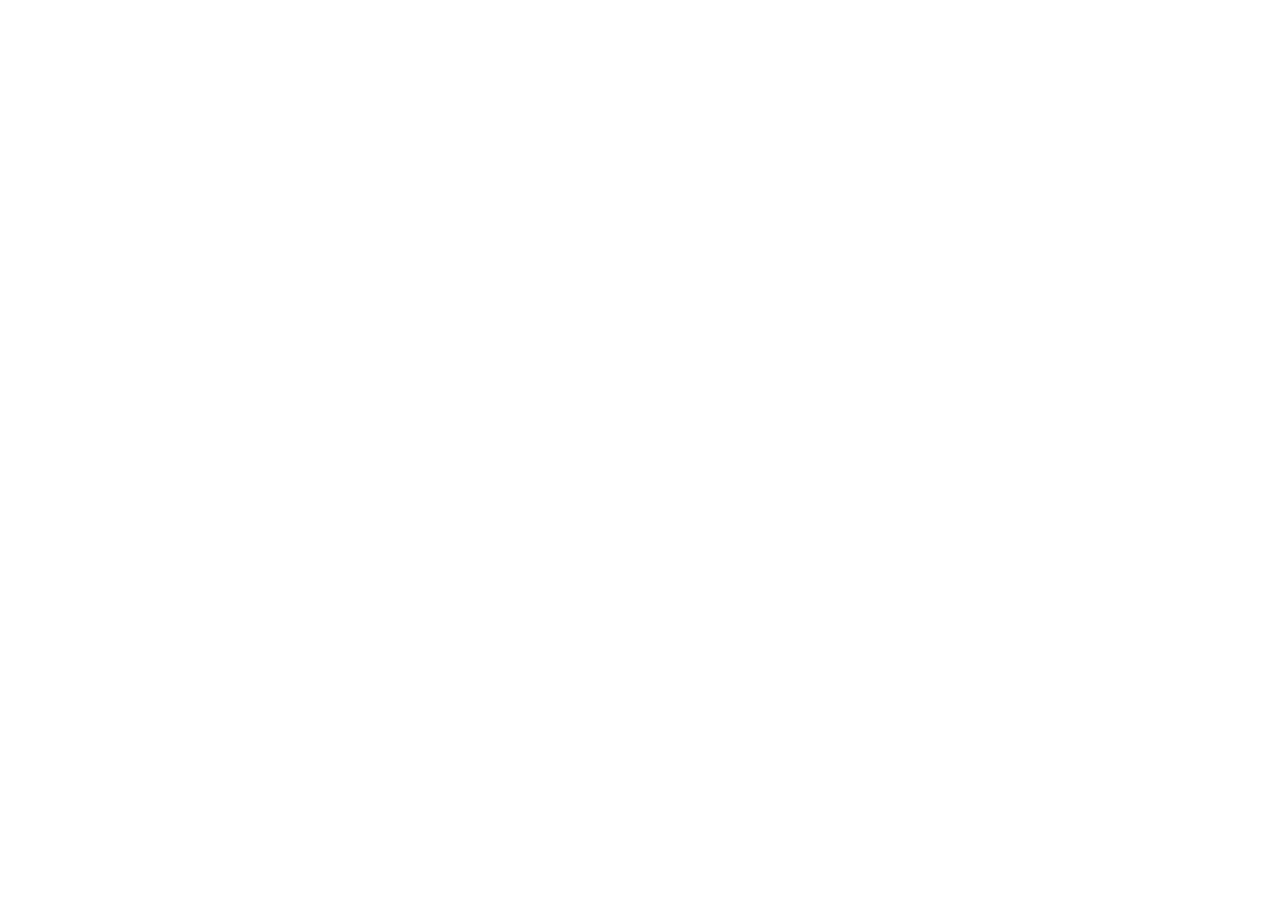
==== index.html @ 05331cb2 "deploy: omaib/omaib@9c3f06db156aea9ec673ca4b26a340b926cbb5f1" ====
<!DOCTYPE html>
  <html lang="en">
    <head>
      <meta charset="UTF-8" />
      <meta name="viewport" content="width=device-width, initial-scale=1.0" />
      <link rel="icon" type="image/svg+xml" href="/favicon.svg" />
      <link rel="apple-touch-icon" href="/favicon.svg" />
      <title>Open Multimodal AI Benchmark</title>
      <script type="module" crossorigin src="/assets/index-CuTbW2CD.js"></script>
      <link rel="stylesheet" crossorigin href="/assets/index-_ezVLraW.css">
    </head>

    <body>
      <div id="root"></div>
    </body>
  </html>
---- assets/index-_ezVLraW.css ----
.scatter-plot{width:100%;height:100%;background:#fff;border-radius:8px;box-shadow:0 2px 8px #0000001a;padding:10px}.plot-loading,.plot-empty{display:flex;align-items:center;justify-content:center;height:100%;color:#888;font-size:1.1rem;background:#fff;border-radius:8px;box-shadow:0 2px 8px #0000001a}.plot-empty{color:#999}.distribution-plots{display:grid;grid-template-columns:1fr 1fr;gap:20px;height:100%}.plot-container{background:#fff;border-radius:8px;box-shadow:0 2px 8px #0000001a;padding:10px;min-height:300px}.distribution-loading{display:flex;align-items:center;justify-content:center;height:100%;color:#888;font-size:1.1rem;background:#fff;border-radius:8px;box-shadow:0 2px 8px #0000001a}@media(max-width:768px){.distribution-plots{grid-template-columns:1fr}}.data-table-container{background:#fff;border-radius:8px;box-shadow:0 2px 8px #0000001a;overflow:hidden;display:flex;flex-direction:column}.table-header{padding:15px 20px;border-bottom:2px solid #e0e0e0;display:flex;justify-content:space-between;align-items:center}.table-header h3{margin:0;font-size:1.3rem;color:#333}.table-stats{display:flex;gap:10px;align-items:center;color:#666;font-size:.9rem}.separator{color:#ccc}.table-wrapper{flex:1;overflow:auto}.data-table{width:100%;border-collapse:collapse;font-size:.9rem}.data-table thead{position:sticky;top:0;background:#f5f5f5;z-index:10}.data-table th{padding:12px 15px;text-align:left;font-weight:600;color:#555;border-bottom:2px solid #e0e0e0;cursor:pointer;user-select:none;white-space:nowrap}.data-table th:hover{background:#e8e8e8}.data-table td{padding:10px 15px;border-bottom:1px solid #f0f0f0}.data-table tbody tr:hover{background:#fafafa}.chain-id{font-weight:600;color:#2196f3}.asym-id{color:#666;font-size:.85rem}.numeric{text-align:right;font-family:Courier New,monospace}.cluster{font-size:.85rem;color:#666;text-transform:capitalize}.pagination{padding:15px 20px;border-top:1px solid #e0e0e0;display:flex;justify-content:center;align-items:center;gap:15px}.pagination button{padding:8px 16px;background:#2196f3;color:#fff;border:none;border-radius:4px;cursor:pointer;font-size:.9rem;transition:background .3s}.pagination button:hover:not(:disabled){background:#1976d2}.pagination button:disabled{background:#ccc;cursor:not-allowed}.page-info{color:#666;font-size:.9rem}.table-loading,.table-empty{display:flex;align-items:center;justify-content:center;height:100%;color:#888;font-size:1.1rem;background:#fff;border-radius:8px;box-shadow:0 2px 8px #0000001a}.table-empty{color:#999}.table-hint{font-size:.8em;font-weight:400;color:#888}.placeholder{color:#999;font-style:italic}.experimental-method{max-width:200px;overflow:hidden;text-overflow:ellipsis;white-space:nowrap}.stats-panel{display:grid;grid-template-columns:repeat(auto-fit,minmax(150px,1fr));gap:15px;padding:0}.stat-card{background:#fff;padding:20px;border-radius:8px;box-shadow:0 2px 8px #0000001a;text-align:center;transition:transform .2s,box-shadow .2s}.stat-card:hover{transform:translateY(-2px);box-shadow:0 4px 12px #00000026}.stat-value{font-size:2rem;font-weight:700;color:#2196f3;margin-bottom:5px}.stat-label{font-size:.9rem;color:#666;text-transform:uppercase;letter-spacing:.5px}.stats-loading{display:flex;align-items:center;justify-content:center;height:100px;color:#888;font-size:1.1rem;background:#fff;border-radius:8px;box-shadow:0 2px 8px #0000001a}@media(max-width:768px){.stats-panel{grid-template-columns:repeat(2,1fr)}}.error-boundary-fallback{background:#fff;border:2px solid #fecaca;border-radius:12px;padding:32px;text-align:center;box-shadow:0 2px 8px #00000014}.error-boundary-icon{font-size:48px;margin-bottom:16px}.error-boundary-fallback h3{margin:0 0 8px;font-size:18px;font-weight:600;color:#991b1b}.error-boundary-fallback p{margin:0 0 24px;font-size:14px;color:#6b7280}.error-boundary-actions{display:flex;gap:12px;justify-content:center;margin-bottom:16px}.error-boundary-btn{padding:10px 20px;border-radius:8px;font-size:14px;font-weight:500;cursor:pointer;transition:all .2s ease;border:none}.error-boundary-btn.primary{background:#667eea;color:#fff}.error-boundary-btn.primary:hover{background:#5568d3}.error-boundary-btn.secondary{background:#e5e7eb;color:#374151}.error-boundary-btn.secondary:hover{background:#d1d5db}.error-boundary-details{margin-top:16px;text-align:left;background:#f9fafb;border:1px solid #e5e7eb;border-radius:8px;padding:12px}.error-boundary-details summary{cursor:pointer;font-weight:600;font-size:13px;color:#6b7280;margin-bottom:8px}.error-boundary-stack{margin:8px 0 0;padding:12px;background:#1f2937;color:#f9fafb;border-radius:6px;font-size:12px;font-family:Courier New,monospace;overflow-x:auto;white-space:pre-wrap;word-break:break-word}/*! tailwindcss v4.1.3 | MIT License | https://tailwindcss.com */@layer properties{@supports (((-webkit-hyphens: none)) and (not (margin-trim: inline))) or ((-moz-orient: inline) and (not (color: rgb(from red r g b)))){*,:before,:after,::backdrop{--tw-translate-x: 0;--tw-translate-y: 0;--tw-translate-z: 0;--tw-space-y-reverse: 0;--tw-divide-y-reverse: 0;--tw-border-style: solid;--tw-gradient-position: initial;--tw-gradient-from: #0000;--tw-gradient-via: #0000;--tw-gradient-to: #0000;--tw-gradient-stops: initial;--tw-gradient-via-stops: initial;--tw-gradient-from-position: 0%;--tw-gradient-via-position: 50%;--tw-gradient-to-position: 100%;--tw-leading: initial;--tw-font-weight: initial;--tw-tracking: initial;--tw-shadow: 0 0 #0000;--tw-shadow-color: initial;--tw-shadow-alpha: 100%;--tw-inset-shadow: 0 0 #0000;--tw-inset-shadow-color: initial;--tw-inset-shadow-alpha: 100%;--tw-ring-color: initial;--tw-ring-shadow: 0 0 #0000;--tw-inset-ring-color: initial;--tw-inset-ring-shadow: 0 0 #0000;--tw-ring-inset: initial;--tw-ring-offset-width: 0px;--tw-ring-offset-color: #fff;--tw-ring-offset-shadow: 0 0 #0000;--tw-outline-style: solid;--tw-blur: initial;--tw-brightness: initial;--tw-contrast: initial;--tw-grayscale: initial;--tw-hue-rotate: initial;--tw-invert: initial;--tw-opacity: initial;--tw-saturate: initial;--tw-sepia: initial;--tw-drop-shadow: initial;--tw-drop-shadow-color: initial;--tw-drop-shadow-alpha: 100%;--tw-drop-shadow-size: initial;--tw-backdrop-blur: initial;--tw-backdrop-brightness: initial;--tw-backdrop-contrast: initial;--tw-backdrop-grayscale: initial;--tw-backdrop-hue-rotate: initial;--tw-backdrop-invert: initial;--tw-backdrop-opacity: initial;--tw-backdrop-saturate: initial;--tw-backdrop-sepia: initial}}}@layer theme{:root,:host{--font-sans: ui-sans-serif, system-ui, sans-serif, "Apple Color Emoji", "Segoe UI Emoji", "Segoe UI Symbol", "Noto Color Emoji";--font-mono: ui-monospace, SFMono-Regular, Menlo, Monaco, Consolas, "Liberation Mono", "Courier New", monospace;--color-red-100: oklch(.936 .032 17.717);--color-red-600: oklch(.577 .245 27.325);--color-red-700: oklch(.505 .213 27.518);--color-orange-50: oklch(.98 .016 73.684);--color-orange-100: oklch(.954 .038 75.164);--color-orange-200: oklch(.901 .076 70.697);--color-orange-600: oklch(.646 .222 41.116);--color-orange-700: oklch(.553 .195 38.402);--color-orange-800: oklch(.47 .157 37.304);--color-orange-900: oklch(.408 .123 38.172);--color-amber-100: oklch(.962 .059 95.617);--color-amber-400: oklch(.828 .189 84.429);--color-amber-500: oklch(.769 .188 70.08);--color-amber-600: oklch(.666 .179 58.318);--color-yellow-100: oklch(.973 .071 103.193);--color-yellow-500: oklch(.795 .184 86.047);--color-yellow-700: oklch(.554 .135 66.442);--color-green-50: oklch(.982 .018 155.826);--color-green-100: oklch(.962 .044 156.743);--color-green-200: oklch(.925 .084 155.995);--color-green-400: oklch(.792 .209 151.711);--color-green-500: oklch(.723 .219 149.579);--color-green-600: oklch(.627 .194 149.214);--color-green-700: oklch(.527 .154 150.069);--color-green-800: oklch(.448 .119 151.328);--color-green-900: oklch(.393 .095 152.535);--color-emerald-100: oklch(.95 .052 163.051);--color-emerald-700: oklch(.508 .118 165.612);--color-blue-50: oklch(.97 .014 254.604);--color-blue-100: oklch(.932 .032 255.585);--color-blue-200: oklch(.882 .059 254.128);--color-blue-300: oklch(.809 .105 251.813);--color-blue-500: oklch(.623 .214 259.815);--color-blue-600: oklch(.546 .245 262.881);--color-blue-700: oklch(.488 .243 264.376);--color-blue-800: oklch(.424 .199 265.638);--color-blue-900: oklch(.379 .146 265.522);--color-purple-50: oklch(.977 .014 308.299);--color-purple-100: oklch(.946 .033 307.174);--color-purple-200: oklch(.902 .063 306.703);--color-purple-600: oklch(.558 .288 302.321);--color-purple-700: oklch(.496 .265 301.924);--color-slate-50: oklch(.984 .003 247.858);--color-slate-100: oklch(.968 .007 247.896);--color-slate-200: oklch(.929 .013 255.508);--color-slate-300: oklch(.869 .022 252.894);--color-slate-400: oklch(.704 .04 256.788);--color-slate-500: oklch(.554 .046 257.417);--color-slate-600: oklch(.446 .043 257.281);--color-slate-700: oklch(.372 .044 257.287);--color-slate-800: oklch(.279 .041 260.031);--color-slate-900: oklch(.208 .042 265.755);--color-gray-100: oklch(.967 .003 264.542);--color-gray-200: oklch(.928 .006 264.531);--color-gray-300: oklch(.872 .01 258.338);--color-gray-400: oklch(.707 .022 261.325);--color-white: #fff;--spacing: .25rem;--container-2xl: 42rem;--container-3xl: 48rem;--container-4xl: 56rem;--container-5xl: 64rem;--container-6xl: 72rem;--container-7xl: 80rem;--text-xs: .75rem;--text-xs--line-height: calc(1 / .75);--text-sm: .875rem;--text-sm--line-height: calc(1.25 / .875);--text-base: 1rem;--text-base--line-height: 1.5 ;--text-lg: 1.125rem;--text-lg--line-height: calc(1.75 / 1.125);--text-xl: 1.25rem;--text-xl--line-height: calc(1.75 / 1.25);--text-2xl: 1.5rem;--text-2xl--line-height: calc(2 / 1.5);--text-3xl: 1.875rem;--text-3xl--line-height: 1.2 ;--text-4xl: 2.25rem;--text-4xl--line-height: calc(2.5 / 2.25);--text-5xl: 3rem;--text-5xl--line-height: 1;--text-7xl: 4.5rem;--text-7xl--line-height: 1;--font-weight-normal: 400;--font-weight-medium: 500;--font-weight-semibold: 600;--font-weight-bold: 700;--tracking-tight: -.025em;--tracking-wide: .025em;--tracking-wider: .05em;--leading-tight: 1.25;--leading-relaxed: 1.625;--default-transition-duration: .15s;--default-transition-timing-function: cubic-bezier(.4, 0, .2, 1);--default-font-family: var(--font-sans);--default-font-feature-settings: var(--font-sans--font-feature-settings);--default-font-variation-settings: var(--font-sans--font-variation-settings);--default-mono-font-family: var(--font-mono);--default-mono-font-feature-settings: var(--font-mono--font-feature-settings);--default-mono-font-variation-settings: var(--font-mono--font-variation-settings)}}@layer base{*,:after,:before,::backdrop{box-sizing:border-box;border:0 solid;margin:0;padding:0}::file-selector-button{box-sizing:border-box;border:0 solid;margin:0;padding:0}html,:host{-webkit-text-size-adjust:100%;tab-size:4;line-height:1.5;font-family:var(--default-font-family, ui-sans-serif, system-ui, sans-serif, "Apple Color Emoji", "Segoe UI Emoji", "Segoe UI Symbol", "Noto Color Emoji");font-feature-settings:var(--default-font-feature-settings, normal);font-variation-settings:var(--default-font-variation-settings, normal);-webkit-tap-highlight-color:transparent}body{line-height:inherit}hr{height:0;color:inherit;border-top-width:1px}abbr:where([title]){-webkit-text-decoration:underline dotted;text-decoration:underline dotted}h1,h2,h3,h4,h5,h6{font-size:inherit;font-weight:inherit}a{color:inherit;-webkit-text-decoration:inherit;text-decoration:inherit}b,strong{font-weight:bolder}code,kbd,samp,pre{font-family:var(--default-mono-font-family, ui-monospace, SFMono-Regular, Menlo, Monaco, Consolas, "Liberation Mono", "Courier New", monospace);font-feature-settings:var(--default-mono-font-feature-settings, normal);font-variation-settings:var(--default-mono-font-variation-settings, normal);font-size:1em}small{font-size:80%}sub,sup{vertical-align:baseline;font-size:75%;line-height:0;position:relative}sub{bottom:-.25em}sup{top:-.5em}table{text-indent:0;border-color:inherit;border-collapse:collapse}:-moz-focusring{outline:auto}progress{vertical-align:baseline}summary{display:list-item}ol,ul,menu{list-style:none}img,svg,video,canvas,audio,iframe,embed,object{vertical-align:middle;display:block}img,video{max-width:100%;height:auto}button,input,select,optgroup,textarea{font:inherit;font-feature-settings:inherit;font-variation-settings:inherit;letter-spacing:inherit;color:inherit;opacity:1;background-color:#0000;border-radius:0}::file-selector-button{font:inherit;font-feature-settings:inherit;font-variation-settings:inherit;letter-spacing:inherit;color:inherit;opacity:1;background-color:#0000;border-radius:0}:where(select:is([multiple],[size])) optgroup{font-weight:bolder}:where(select:is([multiple],[size])) optgroup option{padding-inline-start:20px}::file-selector-button{margin-inline-end:4px}::placeholder{opacity:1;color:currentColor}@supports (color: color-mix(in lab,red,red)){::placeholder{color:color-mix(in oklab,currentColor 50%,transparent)}}textarea{resize:vertical}::-webkit-search-decoration{-webkit-appearance:none}::-webkit-date-and-time-value{min-height:1lh;text-align:inherit}::-webkit-datetime-edit{display:inline-flex}::-webkit-datetime-edit-fields-wrapper{padding:0}::-webkit-datetime-edit{padding-block:0}::-webkit-datetime-edit-year-field{padding-block:0}::-webkit-datetime-edit-month-field{padding-block:0}::-webkit-datetime-edit-day-field{padding-block:0}::-webkit-datetime-edit-hour-field{padding-block:0}::-webkit-datetime-edit-minute-field{padding-block:0}::-webkit-datetime-edit-second-field{padding-block:0}::-webkit-datetime-edit-millisecond-field{padding-block:0}::-webkit-datetime-edit-meridiem-field{padding-block:0}:-moz-ui-invalid{box-shadow:none}button,input:where([type=button],[type=reset],[type=submit]){appearance:button}::file-selector-button{appearance:button}::-webkit-inner-spin-button{height:auto}::-webkit-outer-spin-button{height:auto}[hidden]:where(:not([hidden=until-found])){display:none!important}body{background-color:var(--background);color:var(--foreground)}*{border-color:var(--border);outline-color:var(--ring)}@supports (color: color-mix(in lab,red,red)){*{outline-color:color-mix(in oklab,var(--ring) 50%,transparent)}}body{background-color:var(--background);color:var(--foreground);-webkit-font-smoothing:antialiased;-moz-osx-font-smoothing:grayscale}:where(:not(:has([class*=" text-"]),:not(:has([class^=text-])))) h1{font-size:var(--text-2xl);font-weight:var(--font-weight-medium);line-height:1.5}:where(:not(:has([class*=" text-"]),:not(:has([class^=text-])))) h2{font-size:var(--text-xl);font-weight:var(--font-weight-medium);line-height:1.5}:where(:not(:has([class*=" text-"]),:not(:has([class^=text-])))) h3{font-size:var(--text-lg);font-weight:var(--font-weight-medium);line-height:1.5}:where(:not(:has([class*=" text-"]),:not(:has([class^=text-])))) h4,:where(:not(:has([class*=" text-"]),:not(:has([class^=text-])))) label,:where(:not(:has([class*=" text-"]),:not(:has([class^=text-])))) button{font-size:var(--text-base);font-weight:var(--font-weight-medium);line-height:1.5}:where(:not(:has([class*=" text-"]),:not(:has([class^=text-])))) input{font-size:var(--text-base);font-weight:var(--font-weight-normal);line-height:1.5}}@layer utilities{.pointer-events-none{pointer-events:none}.absolute{position:absolute}.fixed{position:fixed}.relative{position:relative}.sticky{position:sticky}.-top-2{top:calc(var(--spacing) * -2)}.top-0{top:calc(var(--spacing) * 0)}.top-1\/2{top:50%}.top-8{top:calc(var(--spacing) * 8)}.top-20{top:calc(var(--spacing) * 20)}.-right-2{right:calc(var(--spacing) * -2)}.right-0{right:calc(var(--spacing) * 0)}.right-2{right:calc(var(--spacing) * 2)}.bottom-8{bottom:calc(var(--spacing) * 8)}.left-0{left:calc(var(--spacing) * 0)}.left-3{left:calc(var(--spacing) * 3)}.left-4{left:calc(var(--spacing) * 4)}.z-10{z-index:10}.z-50{z-index:50}.container{width:100%}@media(width>=40rem){.container{max-width:40rem}}@media(width>=48rem){.container{max-width:48rem}}@media(width>=64rem){.container{max-width:64rem}}@media(width>=80rem){.container{max-width:80rem}}@media(width>=96rem){.container{max-width:96rem}}.-mx-1{margin-inline:calc(var(--spacing) * -1)}.mx-1{margin-inline:calc(var(--spacing) * 1)}.mx-auto{margin-inline:auto}.my-1{margin-block:calc(var(--spacing) * 1)}.mt-0\.5{margin-top:calc(var(--spacing) * .5)}.mt-1{margin-top:calc(var(--spacing) * 1)}.mt-1\.5{margin-top:calc(var(--spacing) * 1.5)}.mt-2{margin-top:calc(var(--spacing) * 2)}.mt-3{margin-top:calc(var(--spacing) * 3)}.mt-4{margin-top:calc(var(--spacing) * 4)}.mt-6{margin-top:calc(var(--spacing) * 6)}.mt-8{margin-top:calc(var(--spacing) * 8)}.mt-10{margin-top:calc(var(--spacing) * 10)}.mt-12{margin-top:calc(var(--spacing) * 12)}.mt-16{margin-top:calc(var(--spacing) * 16)}.mb-1{margin-bottom:calc(var(--spacing) * 1)}.mb-2{margin-bottom:calc(var(--spacing) * 2)}.mb-3{margin-bottom:calc(var(--spacing) * 3)}.mb-4{margin-bottom:calc(var(--spacing) * 4)}.mb-6{margin-bottom:calc(var(--spacing) * 6)}.mb-8{margin-bottom:calc(var(--spacing) * 8)}.mb-10{margin-bottom:calc(var(--spacing) * 10)}.mb-12{margin-bottom:calc(var(--spacing) * 12)}.mb-16{margin-bottom:calc(var(--spacing) * 16)}.ml-3{margin-left:calc(var(--spacing) * 3)}.ml-4{margin-left:calc(var(--spacing) * 4)}.block{display:block}.flex{display:flex}.grid{display:grid}.hidden{display:none}.inline-block{display:inline-block}.inline-flex{display:inline-flex}.table{display:table}.size-3\.5{width:calc(var(--spacing) * 3.5);height:calc(var(--spacing) * 3.5)}.size-4{width:calc(var(--spacing) * 4);height:calc(var(--spacing) * 4)}.h-0\.5{height:calc(var(--spacing) * .5)}.h-1\.5{height:calc(var(--spacing) * 1.5)}.h-2{height:calc(var(--spacing) * 2)}.h-3{height:calc(var(--spacing) * 3)}.h-4{height:calc(var(--spacing) * 4)}.h-5{height:calc(var(--spacing) * 5)}.h-6{height:calc(var(--spacing) * 6)}.h-7{height:calc(var(--spacing) * 7)}.h-8{height:calc(var(--spacing) * 8)}.h-9{height:calc(var(--spacing) * 9)}.h-10{height:calc(var(--spacing) * 10)}.h-12{height:calc(var(--spacing) * 12)}.h-16{height:calc(var(--spacing) * 16)}.h-20{height:calc(var(--spacing) * 20)}.h-24{height:calc(var(--spacing) * 24)}.h-\[var\(--radix-select-trigger-height\)\]{height:var(--radix-select-trigger-height)}.h-px{height:1px}.max-h-\(--radix-select-content-available-height\){max-height:var(--radix-select-content-available-height)}.min-h-screen{min-height:100vh}.w-0\.5{width:calc(var(--spacing) * .5)}.w-1\.5{width:calc(var(--spacing) * 1.5)}.w-2{width:calc(var(--spacing) * 2)}.w-3{width:calc(var(--spacing) * 3)}.w-4{width:calc(var(--spacing) * 4)}.w-5{width:calc(var(--spacing) * 5)}.w-6{width:calc(var(--spacing) * 6)}.w-7{width:calc(var(--spacing) * 7)}.w-8{width:calc(var(--spacing) * 8)}.w-9{width:calc(var(--spacing) * 9)}.w-10{width:calc(var(--spacing) * 10)}.w-12{width:calc(var(--spacing) * 12)}.w-16{width:calc(var(--spacing) * 16)}.w-20{width:calc(var(--spacing) * 20)}.w-24{width:calc(var(--spacing) * 24)}.w-fit{width:fit-content}.w-full{width:100%}.max-w-2xl{max-width:var(--container-2xl)}.max-w-3xl{max-width:var(--container-3xl)}.max-w-4xl{max-width:var(--container-4xl)}.max-w-5xl{max-width:var(--container-5xl)}.max-w-6xl{max-width:var(--container-6xl)}.max-w-7xl{max-width:var(--container-7xl)}.max-w-none{max-width:none}.min-w-0{min-width:calc(var(--spacing) * 0)}.min-w-\[8rem\]{min-width:8rem}.min-w-\[140px\]{min-width:140px}.min-w-\[var\(--radix-select-trigger-width\)\]{min-width:var(--radix-select-trigger-width)}.flex-1{flex:1}.flex-shrink-0,.shrink-0{flex-shrink:0}.origin-\(--radix-select-content-transform-origin\){transform-origin:var(--radix-select-content-transform-origin)}.-translate-y-1\/2{--tw-translate-y: -50% ;translate:var(--tw-translate-x) var(--tw-translate-y)}.rotate-90{rotate:90deg}.cursor-default{cursor:default}.cursor-not-allowed{cursor:not-allowed}.cursor-pointer{cursor:pointer}.scroll-my-1{scroll-margin-block:calc(var(--spacing) * 1)}.grid-cols-1{grid-template-columns:repeat(1,minmax(0,1fr))}.grid-cols-2{grid-template-columns:repeat(2,minmax(0,1fr))}.flex-col{flex-direction:column}.flex-wrap{flex-wrap:wrap}.items-baseline{align-items:baseline}.items-center{align-items:center}.items-start{align-items:flex-start}.justify-between{justify-content:space-between}.justify-center{justify-content:center}.gap-1{gap:calc(var(--spacing) * 1)}.gap-2{gap:calc(var(--spacing) * 2)}.gap-3{gap:calc(var(--spacing) * 3)}.gap-4{gap:calc(var(--spacing) * 4)}.gap-6{gap:calc(var(--spacing) * 6)}.gap-8{gap:calc(var(--spacing) * 8)}:where(.space-y-1>:not(:last-child)){--tw-space-y-reverse: 0;margin-block-start:calc(calc(var(--spacing) * 1) * var(--tw-space-y-reverse));margin-block-end:calc(calc(var(--spacing) * 1) * calc(1 - var(--tw-space-y-reverse)))}:where(.space-y-2>:not(:last-child)){--tw-space-y-reverse: 0;margin-block-start:calc(calc(var(--spacing) * 2) * var(--tw-space-y-reverse));margin-block-end:calc(calc(var(--spacing) * 2) * calc(1 - var(--tw-space-y-reverse)))}:where(.space-y-3>:not(:last-child)){--tw-space-y-reverse: 0;margin-block-start:calc(calc(var(--spacing) * 3) * var(--tw-space-y-reverse));margin-block-end:calc(calc(var(--spacing) * 3) * calc(1 - var(--tw-space-y-reverse)))}:where(.space-y-4>:not(:last-child)){--tw-space-y-reverse: 0;margin-block-start:calc(calc(var(--spacing) * 4) * var(--tw-space-y-reverse));margin-block-end:calc(calc(var(--spacing) * 4) * calc(1 - var(--tw-space-y-reverse)))}:where(.space-y-6>:not(:last-child)){--tw-space-y-reverse: 0;margin-block-start:calc(calc(var(--spacing) * 6) * var(--tw-space-y-reverse));margin-block-end:calc(calc(var(--spacing) * 6) * calc(1 - var(--tw-space-y-reverse)))}:where(.space-y-8>:not(:last-child)){--tw-space-y-reverse: 0;margin-block-start:calc(calc(var(--spacing) * 8) * var(--tw-space-y-reverse));margin-block-end:calc(calc(var(--spacing) * 8) * calc(1 - var(--tw-space-y-reverse)))}.gap-x-6{column-gap:calc(var(--spacing) * 6)}.gap-y-2{row-gap:calc(var(--spacing) * 2)}:where(.divide-y>:not(:last-child)){--tw-divide-y-reverse: 0;border-bottom-style:var(--tw-border-style);border-top-style:var(--tw-border-style);border-top-width:calc(1px * var(--tw-divide-y-reverse));border-bottom-width:calc(1px * calc(1 - var(--tw-divide-y-reverse)))}:where(.divide-gray-200>:not(:last-child)){border-color:var(--color-gray-200)}.overflow-hidden{overflow:hidden}.overflow-x-auto{overflow-x:auto}.overflow-x-hidden{overflow-x:hidden}.overflow-y-auto{overflow-y:auto}.rounded{border-radius:.25rem}.rounded-full{border-radius:3.40282e38px}.rounded-lg{border-radius:var(--radius)}.rounded-md{border-radius:calc(var(--radius) - 2px)}.rounded-sm{border-radius:calc(var(--radius) - 4px)}.border{border-style:var(--tw-border-style);border-width:1px}.border-2{border-style:var(--tw-border-style);border-width:2px}.border-y{border-block-style:var(--tw-border-style);border-block-width:1px}.border-t{border-top-style:var(--tw-border-style);border-top-width:1px}.border-b{border-bottom-style:var(--tw-border-style);border-bottom-width:1px}.border-l-2{border-left-style:var(--tw-border-style);border-left-width:2px}.border-dashed{--tw-border-style: dashed;border-style:dashed}.border-blue-200{border-color:var(--color-blue-200)}.border-blue-300{border-color:var(--color-blue-300)}.border-gray-100{border-color:var(--color-gray-100)}.border-gray-200{border-color:var(--color-gray-200)}.border-gray-300{border-color:var(--color-gray-300)}.border-green-200{border-color:var(--color-green-200)}.border-input{border-color:var(--input)}.border-orange-200{border-color:var(--color-orange-200)}.border-purple-200{border-color:var(--color-purple-200)}.border-slate-200{border-color:var(--color-slate-200)}.border-slate-300{border-color:var(--color-slate-300)}.border-slate-700{border-color:var(--color-slate-700)}.border-slate-800{border-color:var(--color-slate-800)}.border-slate-900{border-color:var(--color-slate-900)}.border-transparent{border-color:#0000}.border-white{border-color:var(--color-white)}.border-white\/20{border-color:#fff3}@supports (color: color-mix(in lab,red,red)){.border-white\/20{border-color:color-mix(in oklab,var(--color-white) 20%,transparent)}}.bg-amber-100{background-color:var(--color-amber-100)}.bg-amber-400{background-color:var(--color-amber-400)}.bg-blue-50{background-color:var(--color-blue-50)}.bg-blue-100{background-color:var(--color-blue-100)}.bg-blue-600{background-color:var(--color-blue-600)}.bg-border{background-color:var(--border)}.bg-destructive{background-color:var(--destructive)}.bg-emerald-100{background-color:var(--color-emerald-100)}.bg-gray-200{background-color:var(--color-gray-200)}.bg-green-50{background-color:var(--color-green-50)}.bg-green-100{background-color:var(--color-green-100)}.bg-green-500{background-color:var(--color-green-500)}.bg-green-600{background-color:var(--color-green-600)}.bg-input-background{background-color:var(--input-background)}.bg-orange-50{background-color:var(--color-orange-50)}.bg-orange-100{background-color:var(--color-orange-100)}.bg-popover{background-color:var(--popover)}.bg-primary{background-color:var(--primary)}.bg-purple-50{background-color:var(--color-purple-50)}.bg-purple-100{background-color:var(--color-purple-100)}.bg-purple-600{background-color:var(--color-purple-600)}.bg-red-100{background-color:var(--color-red-100)}.bg-secondary{background-color:var(--secondary)}.bg-slate-50{background-color:var(--color-slate-50)}.bg-slate-100{background-color:var(--color-slate-100)}.bg-slate-200{background-color:var(--color-slate-200)}.bg-slate-300{background-color:var(--color-slate-300)}.bg-slate-400{background-color:var(--color-slate-400)}.bg-slate-700{background-color:var(--color-slate-700)}.bg-slate-800{background-color:var(--color-slate-800)}.bg-slate-900{background-color:var(--color-slate-900)}.bg-transparent{background-color:#0000}.bg-white{background-color:var(--color-white)}.bg-white\/10{background-color:#ffffff1a}@supports (color: color-mix(in lab,red,red)){.bg-white\/10{background-color:color-mix(in oklab,var(--color-white) 10%,transparent)}}.bg-yellow-100{background-color:var(--color-yellow-100)}.bg-gradient-to-b{--tw-gradient-position: to bottom in oklab;background-image:linear-gradient(var(--tw-gradient-stops))}.bg-gradient-to-r{--tw-gradient-position: to right in oklab;background-image:linear-gradient(var(--tw-gradient-stops))}.from-slate-50{--tw-gradient-from: var(--color-slate-50);--tw-gradient-stops: var(--tw-gradient-via-stops, var(--tw-gradient-position), var(--tw-gradient-from) var(--tw-gradient-from-position), var(--tw-gradient-to) var(--tw-gradient-to-position))}.from-slate-200{--tw-gradient-from: var(--color-slate-200);--tw-gradient-stops: var(--tw-gradient-via-stops, var(--tw-gradient-position), var(--tw-gradient-from) var(--tw-gradient-from-position), var(--tw-gradient-to) var(--tw-gradient-to-position))}.from-slate-900{--tw-gradient-from: var(--color-slate-900);--tw-gradient-stops: var(--tw-gradient-via-stops, var(--tw-gradient-position), var(--tw-gradient-from) var(--tw-gradient-from-position), var(--tw-gradient-to) var(--tw-gradient-to-position))}.via-slate-300{--tw-gradient-via: var(--color-slate-300);--tw-gradient-via-stops: var(--tw-gradient-position), var(--tw-gradient-from) var(--tw-gradient-from-position), var(--tw-gradient-via) var(--tw-gradient-via-position), var(--tw-gradient-to) var(--tw-gradient-to-position);--tw-gradient-stops: var(--tw-gradient-via-stops)}.to-slate-200{--tw-gradient-to: var(--color-slate-200);--tw-gradient-stops: var(--tw-gradient-via-stops, var(--tw-gradient-position), var(--tw-gradient-from) var(--tw-gradient-from-position), var(--tw-gradient-to) var(--tw-gradient-to-position))}.to-slate-800{--tw-gradient-to: var(--color-slate-800);--tw-gradient-stops: var(--tw-gradient-via-stops, var(--tw-gradient-position), var(--tw-gradient-from) var(--tw-gradient-from-position), var(--tw-gradient-to) var(--tw-gradient-to-position))}.to-white{--tw-gradient-to: var(--color-white);--tw-gradient-stops: var(--tw-gradient-via-stops, var(--tw-gradient-position), var(--tw-gradient-from) var(--tw-gradient-from-position), var(--tw-gradient-to) var(--tw-gradient-to-position))}.p-1{padding:calc(var(--spacing) * 1)}.p-3{padding:calc(var(--spacing) * 3)}.p-4{padding:calc(var(--spacing) * 4)}.p-5{padding:calc(var(--spacing) * 5)}.p-6{padding:calc(var(--spacing) * 6)}.p-8{padding:calc(var(--spacing) * 8)}.px-2{padding-inline:calc(var(--spacing) * 2)}.px-3{padding-inline:calc(var(--spacing) * 3)}.px-4{padding-inline:calc(var(--spacing) * 4)}.px-5{padding-inline:calc(var(--spacing) * 5)}.px-6{padding-inline:calc(var(--spacing) * 6)}.px-8{padding-inline:calc(var(--spacing) * 8)}.py-0\.5{padding-block:calc(var(--spacing) * .5)}.py-1{padding-block:calc(var(--spacing) * 1)}.py-1\.5{padding-block:calc(var(--spacing) * 1.5)}.py-2{padding-block:calc(var(--spacing) * 2)}.py-2\.5{padding-block:calc(var(--spacing) * 2.5)}.py-3{padding-block:calc(var(--spacing) * 3)}.py-4{padding-block:calc(var(--spacing) * 4)}.py-6{padding-block:calc(var(--spacing) * 6)}.py-8{padding-block:calc(var(--spacing) * 8)}.py-10{padding-block:calc(var(--spacing) * 10)}.py-12{padding-block:calc(var(--spacing) * 12)}.py-16{padding-block:calc(var(--spacing) * 16)}.py-20{padding-block:calc(var(--spacing) * 20)}.pt-1{padding-top:calc(var(--spacing) * 1)}.pt-3{padding-top:calc(var(--spacing) * 3)}.pt-4{padding-top:calc(var(--spacing) * 4)}.pt-6{padding-top:calc(var(--spacing) * 6)}.pt-8{padding-top:calc(var(--spacing) * 8)}.pt-12{padding-top:calc(var(--spacing) * 12)}.pr-4{padding-right:calc(var(--spacing) * 4)}.pr-8{padding-right:calc(var(--spacing) * 8)}.pb-4{padding-bottom:calc(var(--spacing) * 4)}.pl-2{padding-left:calc(var(--spacing) * 2)}.pl-4{padding-left:calc(var(--spacing) * 4)}.pl-6{padding-left:calc(var(--spacing) * 6)}.pl-10{padding-left:calc(var(--spacing) * 10)}.text-center{text-align:center}.text-left{text-align:left}.text-right{text-align:right}.font-mono{font-family:var(--font-mono)}.text-2xl{font-size:var(--text-2xl);line-height:var(--tw-leading, var(--text-2xl--line-height))}.text-3xl{font-size:var(--text-3xl);line-height:var(--tw-leading, var(--text-3xl--line-height))}.text-4xl{font-size:var(--text-4xl);line-height:var(--tw-leading, var(--text-4xl--line-height))}.text-5xl{font-size:var(--text-5xl);line-height:var(--tw-leading, var(--text-5xl--line-height))}.text-base{font-size:var(--text-base);line-height:var(--tw-leading, var(--text-base--line-height))}.text-lg{font-size:var(--text-lg);line-height:var(--tw-leading, var(--text-lg--line-height))}.text-sm{font-size:var(--text-sm);line-height:var(--tw-leading, var(--text-sm--line-height))}.text-xl{font-size:var(--text-xl);line-height:var(--tw-leading, var(--text-xl--line-height))}.text-xs{font-size:var(--text-xs);line-height:var(--tw-leading, var(--text-xs--line-height))}.leading-relaxed{--tw-leading: var(--leading-relaxed);line-height:var(--leading-relaxed)}.leading-tight{--tw-leading: var(--leading-tight);line-height:var(--leading-tight)}.font-bold{--tw-font-weight: var(--font-weight-bold);font-weight:var(--font-weight-bold)}.font-medium{--tw-font-weight: var(--font-weight-medium);font-weight:var(--font-weight-medium)}.font-semibold{--tw-font-weight: var(--font-weight-semibold);font-weight:var(--font-weight-semibold)}.tracking-tight{--tw-tracking: var(--tracking-tight);letter-spacing:var(--tracking-tight)}.tracking-wide{--tw-tracking: var(--tracking-wide);letter-spacing:var(--tracking-wide)}.tracking-wider{--tw-tracking: var(--tracking-wider);letter-spacing:var(--tracking-wider)}.whitespace-nowrap{white-space:nowrap}.whitespace-pre-wrap{white-space:pre-wrap}.text-amber-600{color:var(--color-amber-600)}.text-blue-500{color:var(--color-blue-500)}.text-blue-600{color:var(--color-blue-600)}.text-blue-700{color:var(--color-blue-700)}.text-blue-800{color:var(--color-blue-800)}.text-blue-900{color:var(--color-blue-900)}.text-emerald-700{color:var(--color-emerald-700)}.text-foreground{color:var(--foreground)}.text-gray-400{color:var(--color-gray-400)}.text-green-400{color:var(--color-green-400)}.text-green-500{color:var(--color-green-500)}.text-green-600{color:var(--color-green-600)}.text-green-700{color:var(--color-green-700)}.text-green-800{color:var(--color-green-800)}.text-green-900{color:var(--color-green-900)}.text-muted-foreground{color:var(--muted-foreground)}.text-orange-600{color:var(--color-orange-600)}.text-orange-700{color:var(--color-orange-700)}.text-orange-800{color:var(--color-orange-800)}.text-orange-900{color:var(--color-orange-900)}.text-popover-foreground{color:var(--popover-foreground)}.text-primary-foreground{color:var(--primary-foreground)}.text-purple-600{color:var(--color-purple-600)}.text-purple-700{color:var(--color-purple-700)}.text-red-600{color:var(--color-red-600)}.text-red-700{color:var(--color-red-700)}.text-secondary-foreground{color:var(--secondary-foreground)}.text-slate-300{color:var(--color-slate-300)}.text-slate-400{color:var(--color-slate-400)}.text-slate-500{color:var(--color-slate-500)}.text-slate-600{color:var(--color-slate-600)}.text-slate-700{color:var(--color-slate-700)}.text-slate-900{color:var(--color-slate-900)}.text-white{color:var(--color-white)}.text-yellow-500{color:var(--color-yellow-500)}.text-yellow-700{color:var(--color-yellow-700)}.uppercase{text-transform:uppercase}.underline{text-decoration-line:underline}.opacity-50{opacity:.5}.opacity-60{opacity:.6}.shadow-md{--tw-shadow: 0 4px 6px -1px var(--tw-shadow-color, #0000001a), 0 2px 4px -2px var(--tw-shadow-color, #0000001a);box-shadow:var(--tw-inset-shadow),var(--tw-inset-ring-shadow),var(--tw-ring-offset-shadow),var(--tw-ring-shadow),var(--tw-shadow)}.shadow-sm{--tw-shadow: 0 1px 3px 0 var(--tw-shadow-color, #0000001a), 0 1px 2px -1px var(--tw-shadow-color, #0000001a);box-shadow:var(--tw-inset-shadow),var(--tw-inset-ring-shadow),var(--tw-ring-offset-shadow),var(--tw-ring-shadow),var(--tw-shadow)}.outline-hidden{--tw-outline-style: none;outline-style:none}@media(forced-colors:active){.outline-hidden{outline-offset:2px;outline:2px solid #0000}}.outline{outline-style:var(--tw-outline-style);outline-width:1px}.filter{filter:var(--tw-blur, ) var(--tw-brightness, ) var(--tw-contrast, ) var(--tw-grayscale, ) var(--tw-hue-rotate, ) var(--tw-invert, ) var(--tw-saturate, ) var(--tw-sepia, ) var(--tw-drop-shadow, )}.backdrop-blur{--tw-backdrop-blur: blur(8px);-webkit-backdrop-filter:var(--tw-backdrop-blur, ) var(--tw-backdrop-brightness, ) var(--tw-backdrop-contrast, ) var(--tw-backdrop-grayscale, ) var(--tw-backdrop-hue-rotate, ) var(--tw-backdrop-invert, ) var(--tw-backdrop-opacity, ) var(--tw-backdrop-saturate, ) var(--tw-backdrop-sepia, );backdrop-filter:var(--tw-backdrop-blur, ) var(--tw-backdrop-brightness, ) var(--tw-backdrop-contrast, ) var(--tw-backdrop-grayscale, ) var(--tw-backdrop-hue-rotate, ) var(--tw-backdrop-invert, ) var(--tw-backdrop-opacity, ) var(--tw-backdrop-saturate, ) var(--tw-backdrop-sepia, )}.transition-\[color\,box-shadow\]{transition-property:color,box-shadow;transition-timing-function:var(--tw-ease, var(--default-transition-timing-function));transition-duration:var(--tw-duration, var(--default-transition-duration))}.transition-all{transition-property:all;transition-timing-function:var(--tw-ease, var(--default-transition-timing-function));transition-duration:var(--tw-duration, var(--default-transition-duration))}.transition-colors{transition-property:color,background-color,border-color,outline-color,text-decoration-color,fill,stroke,--tw-gradient-from,--tw-gradient-via,--tw-gradient-to;transition-timing-function:var(--tw-ease, var(--default-transition-timing-function));transition-duration:var(--tw-duration, var(--default-transition-duration))}.transition-opacity{transition-property:opacity;transition-timing-function:var(--tw-ease, var(--default-transition-timing-function));transition-duration:var(--tw-duration, var(--default-transition-duration))}.transition-shadow{transition-property:box-shadow;transition-timing-function:var(--tw-ease, var(--default-transition-timing-function));transition-duration:var(--tw-duration, var(--default-transition-duration))}.transition-transform{transition-property:transform,translate,scale,rotate;transition-timing-function:var(--tw-ease, var(--default-transition-timing-function));transition-duration:var(--tw-duration, var(--default-transition-duration))}.outline-none{--tw-outline-style: none;outline-style:none}.select-none{-webkit-user-select:none;user-select:none}@media(hover:hover){.group-hover\:translate-x-1:is(:where(.group):hover *){--tw-translate-x: calc(var(--spacing) * 1);translate:var(--tw-translate-x) var(--tw-translate-y)}}@media(hover:hover){.group-hover\:gap-3:is(:where(.group):hover *){gap:calc(var(--spacing) * 3)}}@media(hover:hover){.group-hover\:text-slate-700:is(:where(.group):hover *){color:var(--color-slate-700)}}@media(hover:hover){.group-hover\:text-slate-900:is(:where(.group):hover *){color:var(--color-slate-900)}}.selection\:bg-primary ::selection,.selection\:bg-primary::selection{background-color:var(--primary)}.selection\:text-primary-foreground ::selection,.selection\:text-primary-foreground::selection{color:var(--primary-foreground)}.file\:inline-flex::file-selector-button{display:inline-flex}.file\:h-7::file-selector-button{height:calc(var(--spacing) * 7)}.file\:border-0::file-selector-button{border-style:var(--tw-border-style);border-width:0}.file\:bg-transparent::file-selector-button{background-color:#0000}.file\:text-sm::file-selector-button{font-size:var(--text-sm);line-height:var(--tw-leading, var(--text-sm--line-height))}.file\:font-medium::file-selector-button{--tw-font-weight: var(--font-weight-medium);font-weight:var(--font-weight-medium)}.file\:text-foreground::file-selector-button{color:var(--foreground)}.placeholder\:text-muted-foreground::placeholder{color:var(--muted-foreground)}@media(hover:hover){.hover\:gap-3:hover{gap:calc(var(--spacing) * 3)}}@media(hover:hover){.hover\:border-slate-300:hover{border-color:var(--color-slate-300)}}@media(hover:hover){.hover\:border-slate-900:hover{border-color:var(--color-slate-900)}}@media(hover:hover){.hover\:bg-amber-500:hover{background-color:var(--color-amber-500)}}@media(hover:hover){.hover\:bg-slate-50:hover{background-color:var(--color-slate-50)}}@media(hover:hover){.hover\:bg-slate-100:hover{background-color:var(--color-slate-100)}}@media(hover:hover){.hover\:bg-slate-800:hover{background-color:var(--color-slate-800)}}@media(hover:hover){.hover\:bg-white:hover{background-color:var(--color-white)}}@media(hover:hover){.hover\:bg-white\/10:hover{background-color:#ffffff1a}@supports (color: color-mix(in lab,red,red)){.hover\:bg-white\/10:hover{background-color:color-mix(in oklab,var(--color-white) 10%,transparent)}}}@media(hover:hover){.hover\:text-blue-700:hover{color:var(--color-blue-700)}}@media(hover:hover){.hover\:text-slate-600:hover{color:var(--color-slate-600)}}@media(hover:hover){.hover\:text-slate-900:hover{color:var(--color-slate-900)}}@media(hover:hover){.hover\:text-white:hover{color:var(--color-white)}}@media(hover:hover){.hover\:underline:hover{text-decoration-line:underline}}@media(hover:hover){.hover\:opacity-80:hover{opacity:.8}}@media(hover:hover){.hover\:shadow-lg:hover{--tw-shadow: 0 10px 15px -3px var(--tw-shadow-color, #0000001a), 0 4px 6px -4px var(--tw-shadow-color, #0000001a);box-shadow:var(--tw-inset-shadow),var(--tw-inset-ring-shadow),var(--tw-ring-offset-shadow),var(--tw-ring-shadow),var(--tw-shadow)}}@media(hover:hover){.hover\:shadow-md:hover{--tw-shadow: 0 4px 6px -1px var(--tw-shadow-color, #0000001a), 0 2px 4px -2px var(--tw-shadow-color, #0000001a);box-shadow:var(--tw-inset-shadow),var(--tw-inset-ring-shadow),var(--tw-ring-offset-shadow),var(--tw-ring-shadow),var(--tw-shadow)}}@media(hover:hover){.hover\:shadow-sm:hover{--tw-shadow: 0 1px 3px 0 var(--tw-shadow-color, #0000001a), 0 1px 2px -1px var(--tw-shadow-color, #0000001a);box-shadow:var(--tw-inset-shadow),var(--tw-inset-ring-shadow),var(--tw-ring-offset-shadow),var(--tw-ring-shadow),var(--tw-shadow)}}.focus\:border-transparent:focus{border-color:#0000}.focus\:bg-accent:focus{background-color:var(--accent)}.focus\:text-accent-foreground:focus{color:var(--accent-foreground)}.focus\:ring-2:focus{--tw-ring-shadow: var(--tw-ring-inset, ) 0 0 0 calc(2px + var(--tw-ring-offset-width)) var(--tw-ring-color, currentcolor);box-shadow:var(--tw-inset-shadow),var(--tw-inset-ring-shadow),var(--tw-ring-offset-shadow),var(--tw-ring-shadow),var(--tw-shadow)}.focus\:ring-slate-900:focus{--tw-ring-color: var(--color-slate-900)}.focus\:outline-none:focus{--tw-outline-style: none;outline-style:none}.focus-visible\:border-ring:focus-visible{border-color:var(--ring)}.focus-visible\:ring-\[3px\]:focus-visible{--tw-ring-shadow: var(--tw-ring-inset, ) 0 0 0 calc(3px + var(--tw-ring-offset-width)) var(--tw-ring-color, currentcolor);box-shadow:var(--tw-inset-shadow),var(--tw-inset-ring-shadow),var(--tw-ring-offset-shadow),var(--tw-ring-shadow),var(--tw-shadow)}.focus-visible\:ring-destructive\/20:focus-visible{--tw-ring-color: var(--destructive)}@supports (color: color-mix(in lab,red,red)){.focus-visible\:ring-destructive\/20:focus-visible{--tw-ring-color: color-mix(in oklab, var(--destructive) 20%, transparent)}}.focus-visible\:ring-ring\/50:focus-visible{--tw-ring-color: var(--ring)}@supports (color: color-mix(in lab,red,red)){.focus-visible\:ring-ring\/50:focus-visible{--tw-ring-color: color-mix(in oklab, var(--ring) 50%, transparent)}}.disabled\:pointer-events-none:disabled{pointer-events:none}.disabled\:cursor-not-allowed:disabled{cursor:not-allowed}.disabled\:bg-slate-300:disabled{background-color:var(--color-slate-300)}.disabled\:opacity-50:disabled{opacity:.5}.aria-invalid\:border-destructive[aria-invalid=true]{border-color:var(--destructive)}.aria-invalid\:ring-destructive\/20[aria-invalid=true]{--tw-ring-color: var(--destructive)}@supports (color: color-mix(in lab,red,red)){.aria-invalid\:ring-destructive\/20[aria-invalid=true]{--tw-ring-color: color-mix(in oklab, var(--destructive) 20%, transparent)}}.data-\[disabled\]\:pointer-events-none[data-disabled]{pointer-events:none}.data-\[disabled\]\:opacity-50[data-disabled]{opacity:.5}.data-\[placeholder\]\:text-muted-foreground[data-placeholder]{color:var(--muted-foreground)}.data-\[side\=bottom\]\:translate-y-1[data-side=bottom]{--tw-translate-y: calc(var(--spacing) * 1);translate:var(--tw-translate-x) var(--tw-translate-y)}.data-\[side\=bottom\]\:slide-in-from-top-2[data-side=bottom]{--tw-enter-translate-y: calc(2 * var(--spacing) * -1)}.data-\[side\=left\]\:-translate-x-1[data-side=left]{--tw-translate-x: calc(var(--spacing) * -1);translate:var(--tw-translate-x) var(--tw-translate-y)}.data-\[side\=left\]\:slide-in-from-right-2[data-side=left]{--tw-enter-translate-x: calc(2 * var(--spacing))}.data-\[side\=right\]\:translate-x-1[data-side=right]{--tw-translate-x: calc(var(--spacing) * 1);translate:var(--tw-translate-x) var(--tw-translate-y)}.data-\[side\=right\]\:slide-in-from-left-2[data-side=right]{--tw-enter-translate-x: calc(2 * var(--spacing) * -1)}.data-\[side\=top\]\:-translate-y-1[data-side=top]{--tw-translate-y: calc(var(--spacing) * -1);translate:var(--tw-translate-x) var(--tw-translate-y)}.data-\[side\=top\]\:slide-in-from-bottom-2[data-side=top]{--tw-enter-translate-y: calc(2 * var(--spacing))}.data-\[size\=default\]\:h-9[data-size=default]{height:calc(var(--spacing) * 9)}.data-\[size\=sm\]\:h-8[data-size=sm]{height:calc(var(--spacing) * 8)}:is(.\*\:data-\[slot\=select-value\]\:line-clamp-1>*)[data-slot=select-value]{-webkit-line-clamp:1;-webkit-box-orient:vertical;display:-webkit-box;overflow:hidden}:is(.\*\:data-\[slot\=select-value\]\:flex>*)[data-slot=select-value]{display:flex}:is(.\*\:data-\[slot\=select-value\]\:items-center>*)[data-slot=select-value]{align-items:center}:is(.\*\:data-\[slot\=select-value\]\:gap-2>*)[data-slot=select-value]{gap:calc(var(--spacing) * 2)}.data-\[state\=closed\]\:animate-out[data-state=closed]{animation:exit var(--tw-duration, .15s) var(--tw-ease, ease)}.data-\[state\=closed\]\:fade-out-0[data-state=closed]{--tw-exit-opacity: 0}.data-\[state\=closed\]\:zoom-out-95[data-state=closed]{--tw-exit-scale: .95}.data-\[state\=open\]\:animate-in[data-state=open]{animation:enter var(--tw-duration, .15s) var(--tw-ease, ease)}.data-\[state\=open\]\:fade-in-0[data-state=open]{--tw-enter-opacity: 0}.data-\[state\=open\]\:zoom-in-95[data-state=open]{--tw-enter-scale: .95}@media(width>=40rem){.sm\:w-48{width:calc(var(--spacing) * 48)}}@media(width>=40rem){.sm\:w-auto{width:auto}}@media(width>=40rem){.sm\:grid-cols-2{grid-template-columns:repeat(2,minmax(0,1fr))}}@media(width>=40rem){.sm\:flex-row{flex-direction:row}}@media(width>=48rem){.md\:block{display:block}}@media(width>=48rem){.md\:w-auto{width:auto}}@media(width>=48rem){.md\:flex-none{flex:none}}@media(width>=48rem){.md\:rotate-0{rotate:none}}@media(width>=48rem){.md\:grid-cols-2{grid-template-columns:repeat(2,minmax(0,1fr))}}@media(width>=48rem){.md\:grid-cols-3{grid-template-columns:repeat(3,minmax(0,1fr))}}@media(width>=48rem){.md\:grid-cols-4{grid-template-columns:repeat(4,minmax(0,1fr))}}@media(width>=48rem){.md\:flex-row{flex-direction:row}}@media(width>=48rem){.md\:items-center{align-items:center}}@media(width>=48rem){.md\:py-28{padding-block:calc(var(--spacing) * 28)}}@media(width>=48rem){.md\:py-32{padding-block:calc(var(--spacing) * 32)}}@media(width>=48rem){.md\:text-3xl{font-size:var(--text-3xl);line-height:var(--tw-leading, var(--text-3xl--line-height))}}@media(width>=48rem){.md\:text-4xl{font-size:var(--text-4xl);line-height:var(--tw-leading, var(--text-4xl--line-height))}}@media(width>=48rem){.md\:text-5xl{font-size:var(--text-5xl);line-height:var(--tw-leading, var(--text-5xl--line-height))}}@media(width>=48rem){.md\:text-7xl{font-size:var(--text-7xl);line-height:var(--tw-leading, var(--text-7xl--line-height))}}@media(width>=48rem){.md\:text-sm{font-size:var(--text-sm);line-height:var(--tw-leading, var(--text-sm--line-height))}}@media(width>=48rem){.md\:text-xl{font-size:var(--text-xl);line-height:var(--tw-leading, var(--text-xl--line-height))}}@media(width>=64rem){.lg\:block{display:block}}@media(width>=64rem){.lg\:flex{display:flex}}@media(width>=64rem){.lg\:hidden{display:none}}@media(width>=64rem){.lg\:w-48{width:calc(var(--spacing) * 48)}}@media(width>=64rem){.lg\:grid-cols-2{grid-template-columns:repeat(2,minmax(0,1fr))}}@media(width>=64rem){.lg\:grid-cols-3{grid-template-columns:repeat(3,minmax(0,1fr))}}@media(width>=64rem){.lg\:grid-cols-4{grid-template-columns:repeat(4,minmax(0,1fr))}}@media(width>=64rem){.lg\:flex-row{flex-direction:row}}.dark\:bg-destructive\/60:is(.dark *){background-color:var(--destructive)}@supports (color: color-mix(in lab,red,red)){.dark\:bg-destructive\/60:is(.dark *){background-color:color-mix(in oklab,var(--destructive) 60%,transparent)}}.dark\:bg-input\/30:is(.dark *){background-color:var(--input)}@supports (color: color-mix(in lab,red,red)){.dark\:bg-input\/30:is(.dark *){background-color:color-mix(in oklab,var(--input) 30%,transparent)}}@media(hover:hover){.dark\:hover\:bg-input\/50:is(.dark *):hover{background-color:var(--input)}@supports (color: color-mix(in lab,red,red)){.dark\:hover\:bg-input\/50:is(.dark *):hover{background-color:color-mix(in oklab,var(--input) 50%,transparent)}}}.dark\:focus-visible\:ring-destructive\/40:is(.dark *):focus-visible{--tw-ring-color: var(--destructive)}@supports (color: color-mix(in lab,red,red)){.dark\:focus-visible\:ring-destructive\/40:is(.dark *):focus-visible{--tw-ring-color: color-mix(in oklab, var(--destructive) 40%, transparent)}}.dark\:aria-invalid\:ring-destructive\/40:is(.dark *)[aria-invalid=true]{--tw-ring-color: var(--destructive)}@supports (color: color-mix(in lab,red,red)){.dark\:aria-invalid\:ring-destructive\/40:is(.dark *)[aria-invalid=true]{--tw-ring-color: color-mix(in oklab, var(--destructive) 40%, transparent)}}.\[\&_svg\]\:pointer-events-none svg{pointer-events:none}.\[\&_svg\]\:shrink-0 svg{flex-shrink:0}.\[\&_svg\:not\(\[class\*\=\'size-\'\]\)\]\:size-4 svg:not([class*=size-]){width:calc(var(--spacing) * 4);height:calc(var(--spacing) * 4)}.\[\&_svg\:not\(\[class\*\=\'text-\'\]\)\]\:text-muted-foreground svg:not([class*=text-]){color:var(--muted-foreground)}:is(.\*\:\[span\]\:last\:flex>*):is(span):last-child{display:flex}:is(.\*\:\[span\]\:last\:items-center>*):is(span):last-child{align-items:center}:is(.\*\:\[span\]\:last\:gap-2>*):is(span):last-child{gap:calc(var(--spacing) * 2)}.\[\&\>svg\]\:pointer-events-none>svg{pointer-events:none}.\[\&\>svg\]\:size-3>svg{width:calc(var(--spacing) * 3);height:calc(var(--spacing) * 3)}@media(hover:hover){a.\[a\&\]\:hover\:bg-accent:hover{background-color:var(--accent)}}@media(hover:hover){a.\[a\&\]\:hover\:bg-destructive\/90:hover{background-color:var(--destructive)}@supports (color: color-mix(in lab,red,red)){a.\[a\&\]\:hover\:bg-destructive\/90:hover{background-color:color-mix(in oklab,var(--destructive) 90%,transparent)}}}@media(hover:hover){a.\[a\&\]\:hover\:bg-primary\/90:hover{background-color:var(--primary)}@supports (color: color-mix(in lab,red,red)){a.\[a\&\]\:hover\:bg-primary\/90:hover{background-color:color-mix(in oklab,var(--primary) 90%,transparent)}}}@media(hover:hover){a.\[a\&\]\:hover\:bg-secondary\/90:hover{background-color:var(--secondary)}@supports (color: color-mix(in lab,red,red)){a.\[a\&\]\:hover\:bg-secondary\/90:hover{background-color:color-mix(in oklab,var(--secondary) 90%,transparent)}}}@media(hover:hover){a.\[a\&\]\:hover\:text-accent-foreground:hover{color:var(--accent-foreground)}}}:root{--font-size: 16px;--background: #fff;--foreground: oklch(.145 0 0);--card: #fff;--card-foreground: oklch(.145 0 0);--popover: oklch(1 0 0);--popover-foreground: oklch(.145 0 0);--primary: #030213;--primary-foreground: oklch(1 0 0);--secondary: oklch(.95 .0058 264.53);--secondary-foreground: #030213;--muted: #ececf0;--muted-foreground: #717182;--accent: #e9ebef;--accent-foreground: #030213;--destructive: #d4183d;--destructive-foreground: #fff;--border: #0000001a;--input: transparent;--input-background: #f3f3f5;--switch-background: #cbced4;--font-weight-medium: 500;--font-weight-normal: 400;--ring: oklch(.708 0 0);--chart-1: oklch(.646 .222 41.116);--chart-2: oklch(.6 .118 184.704);--chart-3: oklch(.398 .07 227.392);--chart-4: oklch(.828 .189 84.429);--chart-5: oklch(.769 .188 70.08);--radius: .625rem;--sidebar: oklch(.985 0 0);--sidebar-foreground: oklch(.145 0 0);--sidebar-primary: #030213;--sidebar-primary-foreground: oklch(.985 0 0);--sidebar-accent: oklch(.97 0 0);--sidebar-accent-foreground: oklch(.205 0 0);--sidebar-border: oklch(.922 0 0);--sidebar-ring: oklch(.708 0 0)}.dark{--background: oklch(.145 0 0);--foreground: oklch(.985 0 0);--card: oklch(.145 0 0);--card-foreground: oklch(.985 0 0);--popover: oklch(.145 0 0);--popover-foreground: oklch(.985 0 0);--primary: oklch(.985 0 0);--primary-foreground: oklch(.205 0 0);--secondary: oklch(.269 0 0);--secondary-foreground: oklch(.985 0 0);--muted: oklch(.269 0 0);--muted-foreground: oklch(.708 0 0);--accent: oklch(.269 0 0);--accent-foreground: oklch(.985 0 0);--destructive: oklch(.396 .141 25.723);--destructive-foreground: oklch(.637 .237 25.331);--border: oklch(.269 0 0);--input: oklch(.269 0 0);--ring: oklch(.439 0 0);--font-weight-medium: 500;--font-weight-normal: 400;--chart-1: oklch(.488 .243 264.376);--chart-2: oklch(.696 .17 162.48);--chart-3: oklch(.769 .188 70.08);--chart-4: oklch(.627 .265 303.9);--chart-5: oklch(.645 .246 16.439);--sidebar: oklch(.205 0 0);--sidebar-foreground: oklch(.985 0 0);--sidebar-primary: oklch(.488 .243 264.376);--sidebar-primary-foreground: oklch(.985 0 0);--sidebar-accent: oklch(.269 0 0);--sidebar-accent-foreground: oklch(.985 0 0);--sidebar-border: oklch(.269 0 0);--sidebar-ring: oklch(.439 0 0)}html{font-size:var(--font-size)}@property --tw-translate-x{syntax: "*"; inherits: false; initial-value: 0;}@property --tw-translate-y{syntax: "*"; inherits: false; initial-value: 0;}@property --tw-translate-z{syntax: "*"; inherits: false; initial-value: 0;}@property --tw-space-y-reverse{syntax: "*"; inherits: false; initial-value: 0;}@property --tw-divide-y-reverse{syntax: "*"; inherits: false; initial-value: 0;}@property --tw-border-style{syntax: "*"; inherits: false; initial-value: solid;}@property --tw-gradient-position{syntax: "*"; inherits: false}@property --tw-gradient-from{syntax: "<color>"; inherits: false; initial-value: #0000;}@property --tw-gradient-via{syntax: "<color>"; inherits: false; initial-value: #0000;}@property --tw-gradient-to{syntax: "<color>"; inherits: false; initial-value: #0000;}@property --tw-gradient-stops{syntax: "*"; inherits: false}@property --tw-gradient-via-stops{syntax: "*"; inherits: false}@property --tw-gradient-from-position{syntax: "<length-percentage>"; inherits: false; initial-value: 0%;}@property --tw-gradient-via-position{syntax: "<length-percentage>"; inherits: false; initial-value: 50%;}@property --tw-gradient-to-position{syntax: "<length-percentage>"; inherits: false; initial-value: 100%;}@property --tw-leading{syntax: "*"; inherits: false}@property --tw-font-weight{syntax: "*"; inherits: false}@property --tw-tracking{syntax: "*"; inherits: false}@property --tw-shadow{syntax: "*"; inherits: false; initial-value: 0 0 #0000;}@property --tw-shadow-color{syntax: "*"; inherits: false}@property --tw-shadow-alpha{syntax: "<percentage>"; inherits: false; initial-value: 100%;}@property --tw-inset-shadow{syntax: "*"; inherits: false; initial-value: 0 0 #0000;}@property --tw-inset-shadow-color{syntax: "*"; inherits: false}@property --tw-inset-shadow-alpha{syntax: "<percentage>"; inherits: false; initial-value: 100%;}@property --tw-ring-color{syntax: "*"; inherits: false}@property --tw-ring-shadow{syntax: "*"; inherits: false; initial-value: 0 0 #0000;}@property --tw-inset-ring-color{syntax: "*"; inherits: false}@property --tw-inset-ring-shadow{syntax: "*"; inherits: false; initial-value: 0 0 #0000;}@property --tw-ring-inset{syntax: "*"; inherits: false}@property --tw-ring-offset-width{syntax: "<length>"; inherits: false; initial-value: 0;}@property --tw-ring-offset-color{syntax: "*"; inherits: false; initial-value: #fff;}@property --tw-ring-offset-shadow{syntax: "*"; inherits: false; initial-value: 0 0 #0000;}@property --tw-outline-style{syntax: "*"; inherits: false; initial-value: solid;}@property --tw-blur{syntax: "*"; inherits: false}@property --tw-brightness{syntax: "*"; inherits: false}@property --tw-contrast{syntax: "*"; inherits: false}@property --tw-grayscale{syntax: "*"; inherits: false}@property --tw-hue-rotate{syntax: "*"; inherits: false}@property --tw-invert{syntax: "*"; inherits: false}@property --tw-opacity{syntax: "*"; inherits: false}@property --tw-saturate{syntax: "*"; inherits: false}@property --tw-sepia{syntax: "*"; inherits: false}@property --tw-drop-shadow{syntax: "*"; inherits: false}@property --tw-drop-shadow-color{syntax: "*"; inherits: false}@property --tw-drop-shadow-alpha{syntax: "<percentage>"; inherits: false; initial-value: 100%;}@property --tw-drop-shadow-size{syntax: "*"; inherits: false}@property --tw-backdrop-blur{syntax: "*"; inherits: false}@property --tw-backdrop-brightness{syntax: "*"; inherits: false}@property --tw-backdrop-contrast{syntax: "*"; inherits: false}@property --tw-backdrop-grayscale{syntax: "*"; inherits: false}@property --tw-backdrop-hue-rotate{syntax: "*"; inherits: false}@property --tw-backdrop-invert{syntax: "*"; inherits: false}@property --tw-backdrop-opacity{syntax: "*"; inherits: false}@property --tw-backdrop-saturate{syntax: "*"; inherits: false}@property --tw-backdrop-sepia{syntax: "*"; inherits: false}@keyframes enter{0%{opacity:var(--tw-enter-opacity, 1);transform:translate3d(var(--tw-enter-translate-x, 0),var(--tw-enter-translate-y, 0),0) scale3d(var(--tw-enter-scale, 1),var(--tw-enter-scale, 1),var(--tw-enter-scale, 1)) rotate(var(--tw-enter-rotate, 0))}}@keyframes exit{to{opacity:var(--tw-exit-opacity, 1);transform:translate3d(var(--tw-exit-translate-x, 0),var(--tw-exit-translate-y, 0),0) scale3d(var(--tw-exit-scale, 1),var(--tw-exit-scale, 1),var(--tw-exit-scale, 1)) rotate(var(--tw-exit-rotate, 0))}}.atomic-scroll-area{scrollbar-gutter:stable;scrollbar-width:auto;scrollbar-color:#94a3b8 #f1f5f9}.atomic-scroll-area::-webkit-scrollbar{width:10px;height:10px}.atomic-scroll-area::-webkit-scrollbar-track{background:#f1f5f9}.atomic-scroll-area::-webkit-scrollbar-thumb{background-color:#94a3b8;border-radius:9999px;border:2px solid #f1f5f9}.atomic-scroll-area::-webkit-scrollbar-thumb:hover{background-color:#64748b}
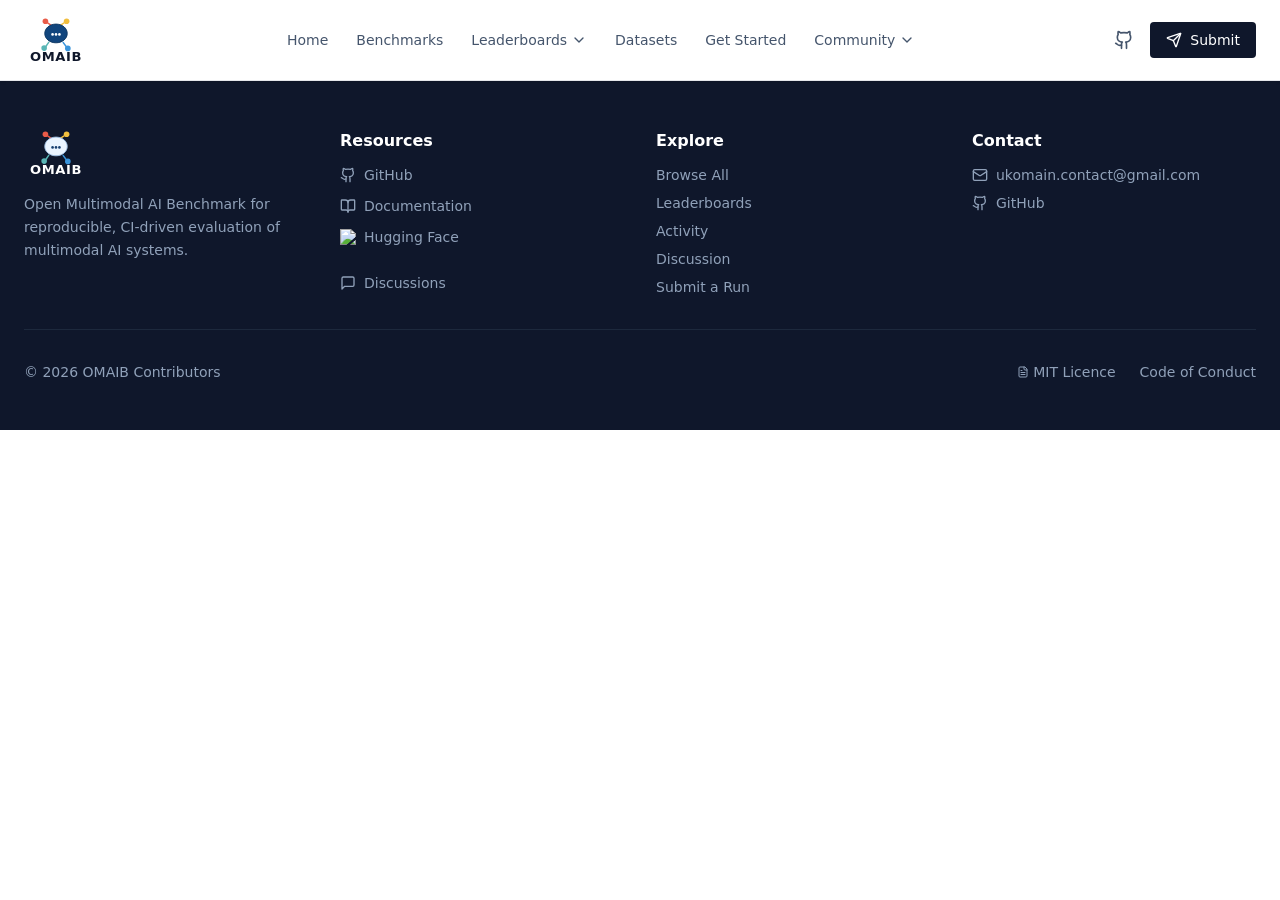
==== commit a40c47c3: "deploy: omaib/omaib@f18e8fd57e7b1c7409bfbe92a256249f878018d1" ====
--- a/index.html
+++ b/index.html
@@ -6,9 +6,10 @@
       <meta name="viewport" content="width=device-width, initial-scale=1.0" />
       <link rel="icon" type="image/svg+xml" href="/favicon.svg" />
       <link rel="apple-touch-icon" href="/favicon.svg" />
+      <meta name="description" content="OMAIB — Open Multimodal AI Benchmark. Evaluate, compare, and submit AI models across clinical, materials, protein, and robotics benchmark tracks with transparent leaderboards." />
       <title>Open Multimodal AI Benchmark</title>
-      <script type="module" crossorigin src="/assets/index-CuTbW2CD.js"></script>
-      <link rel="stylesheet" crossorigin href="/assets/index-_ezVLraW.css">
+      <script type="module" crossorigin src="/assets/index-fpxj6aIl.js"></script>
+      <link rel="stylesheet" crossorigin href="/assets/index-Bi3Mmpc2.css">
     </head>
 
     <body>
--- a/assets/index-Bi3Mmpc2.css
+++ b/assets/index-Bi3Mmpc2.css
@@ -0,0 +1 @@
+.scatter-plot{width:100%;height:100%;background:#fff;border-radius:8px;box-shadow:0 2px 8px #0000001a;padding:10px}.plot-loading,.plot-empty{display:flex;align-items:center;justify-content:center;height:100%;color:#888;font-size:1.1rem;background:#fff;border-radius:8px;box-shadow:0 2px 8px #0000001a}.plot-empty{color:#999}.distribution-plots{display:grid;grid-template-columns:1fr 1fr;gap:20px;height:100%}.plot-container{background:#fff;border-radius:8px;box-shadow:0 2px 8px #0000001a;padding:10px;min-height:300px}.distribution-loading{display:flex;align-items:center;justify-content:center;height:100%;color:#888;font-size:1.1rem;background:#fff;border-radius:8px;box-shadow:0 2px 8px #0000001a}@media(max-width:768px){.distribution-plots{grid-template-columns:1fr}}.data-table-container{background:#fff;border-radius:8px;box-shadow:0 2px 8px #0000001a;overflow:hidden;display:flex;flex-direction:column}.table-header{padding:15px 20px;border-bottom:2px solid #e0e0e0;display:flex;justify-content:space-between;align-items:center}.table-header h3{margin:0;font-size:1.3rem;color:#333}.table-stats{display:flex;gap:10px;align-items:center;color:#666;font-size:.9rem}.separator{color:#ccc}.table-wrapper{flex:1;overflow:auto}.data-table{width:100%;border-collapse:collapse;font-size:.9rem}.data-table thead{position:sticky;top:0;background:#f5f5f5;z-index:10}.data-table th{padding:12px 15px;text-align:left;font-weight:600;color:#555;border-bottom:2px solid #e0e0e0;cursor:pointer;user-select:none;white-space:nowrap}.data-table th:hover{background:#e8e8e8}.data-table td{padding:10px 15px;border-bottom:1px solid #f0f0f0}.data-table tbody tr:hover{background:#fafafa}.chain-id{font-weight:600;color:#2196f3}.asym-id{color:#666;font-size:.85rem}.numeric{text-align:right;font-family:Courier New,monospace}.cluster{font-size:.85rem;color:#666;text-transform:capitalize}.pagination{padding:15px 20px;border-top:1px solid #e0e0e0;display:flex;justify-content:center;align-items:center;gap:15px}.pagination button{padding:8px 16px;background:#2196f3;color:#fff;border:none;border-radius:4px;cursor:pointer;font-size:.9rem;transition:background .3s}.pagination button:hover:not(:disabled){background:#1976d2}.pagination button:disabled{background:#ccc;cursor:not-allowed}.page-info{color:#666;font-size:.9rem}.table-loading,.table-empty{display:flex;align-items:center;justify-content:center;height:100%;color:#888;font-size:1.1rem;background:#fff;border-radius:8px;box-shadow:0 2px 8px #0000001a}.table-empty{color:#999}.table-hint{font-size:.8em;font-weight:400;color:#888}.placeholder{color:#999;font-style:italic}.experimental-method{max-width:200px;overflow:hidden;text-overflow:ellipsis;white-space:nowrap}.stats-panel{display:grid;grid-template-columns:repeat(auto-fit,minmax(150px,1fr));gap:15px;padding:0}.stat-card{background:#fff;padding:20px;border-radius:8px;box-shadow:0 2px 8px #0000001a;text-align:center;transition:transform .2s,box-shadow .2s}.stat-card:hover{transform:translateY(-2px);box-shadow:0 4px 12px #00000026}.stat-value{font-size:2rem;font-weight:700;color:#2196f3;margin-bottom:5px}.stat-label{font-size:.9rem;color:#666;text-transform:uppercase;letter-spacing:.5px}.stats-loading{display:flex;align-items:center;justify-content:center;height:100px;color:#888;font-size:1.1rem;background:#fff;border-radius:8px;box-shadow:0 2px 8px #0000001a}@media(max-width:768px){.stats-panel{grid-template-columns:repeat(2,1fr)}}.error-boundary-fallback{background:#fff;border:2px solid #fecaca;border-radius:12px;padding:32px;text-align:center;box-shadow:0 2px 8px #00000014}.error-boundary-icon{font-size:48px;margin-bottom:16px}.error-boundary-fallback h3{margin:0 0 8px;font-size:18px;font-weight:600;color:#991b1b}.error-boundary-fallback p{margin:0 0 24px;font-size:14px;color:#6b7280}.error-boundary-actions{display:flex;gap:12px;justify-content:center;margin-bottom:16px}.error-boundary-btn{padding:10px 20px;border-radius:8px;font-size:14px;font-weight:500;cursor:pointer;transition:all .2s ease;border:none}.error-boundary-btn.primary{background:#667eea;color:#fff}.error-boundary-btn.primary:hover{background:#5568d3}.error-boundary-btn.secondary{background:#e5e7eb;color:#374151}.error-boundary-btn.secondary:hover{background:#d1d5db}.error-boundary-details{margin-top:16px;text-align:left;background:#f9fafb;border:1px solid #e5e7eb;border-radius:8px;padding:12px}.error-boundary-details summary{cursor:pointer;font-weight:600;font-size:13px;color:#6b7280;margin-bottom:8px}.error-boundary-stack{margin:8px 0 0;padding:12px;background:#1f2937;color:#f9fafb;border-radius:6px;font-size:12px;font-family:Courier New,monospace;overflow-x:auto;white-space:pre-wrap;word-break:break-word}.protein-dashboard{min-height:calc(100vh - 200px)}.protein-header{background:linear-gradient(135deg,#2196f3,#1976d2);color:#fff;padding:30px 40px;margin:-24px -24px 24px}.protein-header h1{font-size:2rem;margin-bottom:5px;font-weight:700}.protein-header p{font-size:1rem;opacity:.95}.protein-error-banner{background:#f44336;color:#fff;padding:15px 40px;display:flex;justify-content:space-between;align-items:center;font-size:.95rem;margin-bottom:20px;border-radius:8px}.protein-error-banner button{background:none;border:none;color:#fff;font-size:1.5rem;cursor:pointer;padding:0 10px}.protein-content{display:grid;grid-template-columns:1fr;gap:20px}.protein-top-row{display:grid;grid-template-columns:1fr 1fr;gap:20px;align-items:stretch}.protein-card{background:#fff;border-radius:8px;box-shadow:0 2px 8px #0000001a}.protein-search-card,.protein-chain-info-card{height:100%}.protein-search-card-full{width:100%}.protein-card .filter-panel{box-shadow:none;border-radius:0;padding:0;height:auto;overflow-y:visible}.protein-card .filter-panel .filter-header{padding:20px 20px 15px}.protein-card .filter-panel .filter-group{padding:0 20px 20px}.protein-scatter-section{min-height:600px}.protein-distribution-section{min-height:350px}.protein-table-section{grid-column:1}.protein-metadata-panels-grid{display:grid;grid-template-columns:repeat(auto-fit,minmax(280px,1fr));gap:20px;align-items:stretch}.protein-metadata-card{display:flex;flex-direction:column;height:100%;min-width:0}.protein-metadata-card>*{height:100%}.more-indicator{color:#3498db;font-size:.85em;cursor:help}@media(max-width:1600px){.protein-metadata-panels-grid{grid-template-columns:repeat(2,minmax(0,1fr))}}@media(max-width:1200px){.protein-top-row{grid-template-columns:1fr}.protein-scatter-section{height:400px}.protein-metadata-panels-grid{grid-template-columns:1fr}}@media(max-width:768px){.protein-header{padding:20px}.protein-header h1{font-size:1.5rem}.protein-error-banner{padding:15px 20px}.protein-scatter-section,.protein-distribution-section{height:350px}}/*! tailwindcss v4.1.3 | MIT License | https://tailwindcss.com */@layer properties{@supports (((-webkit-hyphens: none)) and (not (margin-trim: inline))) or ((-moz-orient: inline) and (not (color: rgb(from red r g b)))){*,:before,:after,::backdrop{--tw-translate-x: 0;--tw-translate-y: 0;--tw-translate-z: 0;--tw-space-y-reverse: 0;--tw-divide-y-reverse: 0;--tw-border-style: solid;--tw-gradient-position: initial;--tw-gradient-from: #0000;--tw-gradient-via: #0000;--tw-gradient-to: #0000;--tw-gradient-stops: initial;--tw-gradient-via-stops: initial;--tw-gradient-from-position: 0%;--tw-gradient-via-position: 50%;--tw-gradient-to-position: 100%;--tw-leading: initial;--tw-font-weight: initial;--tw-tracking: initial;--tw-shadow: 0 0 #0000;--tw-shadow-color: initial;--tw-shadow-alpha: 100%;--tw-inset-shadow: 0 0 #0000;--tw-inset-shadow-color: initial;--tw-inset-shadow-alpha: 100%;--tw-ring-color: initial;--tw-ring-shadow: 0 0 #0000;--tw-inset-ring-color: initial;--tw-inset-ring-shadow: 0 0 #0000;--tw-ring-inset: initial;--tw-ring-offset-width: 0px;--tw-ring-offset-color: #fff;--tw-ring-offset-shadow: 0 0 #0000;--tw-outline-style: solid;--tw-blur: initial;--tw-brightness: initial;--tw-contrast: initial;--tw-grayscale: initial;--tw-hue-rotate: initial;--tw-invert: initial;--tw-opacity: initial;--tw-saturate: initial;--tw-sepia: initial;--tw-drop-shadow: initial;--tw-drop-shadow-color: initial;--tw-drop-shadow-alpha: 100%;--tw-drop-shadow-size: initial;--tw-backdrop-blur: initial;--tw-backdrop-brightness: initial;--tw-backdrop-contrast: initial;--tw-backdrop-grayscale: initial;--tw-backdrop-hue-rotate: initial;--tw-backdrop-invert: initial;--tw-backdrop-opacity: initial;--tw-backdrop-saturate: initial;--tw-backdrop-sepia: initial}}}@layer theme{:root,:host{--font-sans: ui-sans-serif, system-ui, sans-serif, "Apple Color Emoji", "Segoe UI Emoji", "Segoe UI Symbol", "Noto Color Emoji";--font-mono: ui-monospace, SFMono-Regular, Menlo, Monaco, Consolas, "Liberation Mono", "Courier New", monospace;--color-red-100: oklch(.936 .032 17.717);--color-red-600: oklch(.577 .245 27.325);--color-red-700: oklch(.505 .213 27.518);--color-orange-50: oklch(.98 .016 73.684);--color-orange-100: oklch(.954 .038 75.164);--color-orange-200: oklch(.901 .076 70.697);--color-orange-600: oklch(.646 .222 41.116);--color-orange-700: oklch(.553 .195 38.402);--color-orange-800: oklch(.47 .157 37.304);--color-orange-900: oklch(.408 .123 38.172);--color-amber-100: oklch(.962 .059 95.617);--color-amber-400: oklch(.828 .189 84.429);--color-amber-500: oklch(.769 .188 70.08);--color-amber-600: oklch(.666 .179 58.318);--color-yellow-100: oklch(.973 .071 103.193);--color-yellow-500: oklch(.795 .184 86.047);--color-yellow-700: oklch(.554 .135 66.442);--color-green-50: oklch(.982 .018 155.826);--color-green-100: oklch(.962 .044 156.743);--color-green-200: oklch(.925 .084 155.995);--color-green-400: oklch(.792 .209 151.711);--color-green-500: oklch(.723 .219 149.579);--color-green-600: oklch(.627 .194 149.214);--color-green-700: oklch(.527 .154 150.069);--color-green-800: oklch(.448 .119 151.328);--color-green-900: oklch(.393 .095 152.535);--color-emerald-100: oklch(.95 .052 163.051);--color-emerald-700: oklch(.508 .118 165.612);--color-blue-50: oklch(.97 .014 254.604);--color-blue-100: oklch(.932 .032 255.585);--color-blue-200: oklch(.882 .059 254.128);--color-blue-300: oklch(.809 .105 251.813);--color-blue-500: oklch(.623 .214 259.815);--color-blue-600: oklch(.546 .245 262.881);--color-blue-700: oklch(.488 .243 264.376);--color-blue-800: oklch(.424 .199 265.638);--color-blue-900: oklch(.379 .146 265.522);--color-purple-50: oklch(.977 .014 308.299);--color-purple-100: oklch(.946 .033 307.174);--color-purple-200: oklch(.902 .063 306.703);--color-purple-600: oklch(.558 .288 302.321);--color-purple-700: oklch(.496 .265 301.924);--color-slate-50: oklch(.984 .003 247.858);--color-slate-100: oklch(.968 .007 247.896);--color-slate-200: oklch(.929 .013 255.508);--color-slate-300: oklch(.869 .022 252.894);--color-slate-400: oklch(.704 .04 256.788);--color-slate-500: oklch(.554 .046 257.417);--color-slate-600: oklch(.446 .043 257.281);--color-slate-700: oklch(.372 .044 257.287);--color-slate-800: oklch(.279 .041 260.031);--color-slate-900: oklch(.208 .042 265.755);--color-gray-100: oklch(.967 .003 264.542);--color-gray-200: oklch(.928 .006 264.531);--color-gray-300: oklch(.872 .01 258.338);--color-gray-400: oklch(.707 .022 261.325);--color-white: #fff;--spacing: .25rem;--container-2xl: 42rem;--container-3xl: 48rem;--container-4xl: 56rem;--container-5xl: 64rem;--container-6xl: 72rem;--container-7xl: 80rem;--text-xs: .75rem;--text-xs--line-height: calc(1 / .75);--text-sm: .875rem;--text-sm--line-height: calc(1.25 / .875);--text-base: 1rem;--text-base--line-height: 1.5 ;--text-lg: 1.125rem;--text-lg--line-height: calc(1.75 / 1.125);--text-xl: 1.25rem;--text-xl--line-height: calc(1.75 / 1.25);--text-2xl: 1.5rem;--text-2xl--line-height: calc(2 / 1.5);--text-3xl: 1.875rem;--text-3xl--line-height: 1.2 ;--text-4xl: 2.25rem;--text-4xl--line-height: calc(2.5 / 2.25);--text-5xl: 3rem;--text-5xl--line-height: 1;--text-7xl: 4.5rem;--text-7xl--line-height: 1;--font-weight-normal: 400;--font-weight-medium: 500;--font-weight-semibold: 600;--font-weight-bold: 700;--tracking-tight: -.025em;--tracking-wide: .025em;--tracking-wider: .05em;--leading-tight: 1.25;--leading-relaxed: 1.625;--default-transition-duration: .15s;--default-transition-timing-function: cubic-bezier(.4, 0, .2, 1);--default-font-family: var(--font-sans);--default-font-feature-settings: var(--font-sans--font-feature-settings);--default-font-variation-settings: var(--font-sans--font-variation-settings);--default-mono-font-family: var(--font-mono);--default-mono-font-feature-settings: var(--font-mono--font-feature-settings);--default-mono-font-variation-settings: var(--font-mono--font-variation-settings)}}@layer base{*,:after,:before,::backdrop{box-sizing:border-box;border:0 solid;margin:0;padding:0}::file-selector-button{box-sizing:border-box;border:0 solid;margin:0;padding:0}html,:host{-webkit-text-size-adjust:100%;tab-size:4;line-height:1.5;font-family:var(--default-font-family, ui-sans-serif, system-ui, sans-serif, "Apple Color Emoji", "Segoe UI Emoji", "Segoe UI Symbol", "Noto Color Emoji");font-feature-settings:var(--default-font-feature-settings, normal);font-variation-settings:var(--default-font-variation-settings, normal);-webkit-tap-highlight-color:transparent}body{line-height:inherit}hr{height:0;color:inherit;border-top-width:1px}abbr:where([title]){-webkit-text-decoration:underline dotted;text-decoration:underline dotted}h1,h2,h3,h4,h5,h6{font-size:inherit;font-weight:inherit}a{color:inherit;-webkit-text-decoration:inherit;text-decoration:inherit}b,strong{font-weight:bolder}code,kbd,samp,pre{font-family:var(--default-mono-font-family, ui-monospace, SFMono-Regular, Menlo, Monaco, Consolas, "Liberation Mono", "Courier New", monospace);font-feature-settings:var(--default-mono-font-feature-settings, normal);font-variation-settings:var(--default-mono-font-variation-settings, normal);font-size:1em}small{font-size:80%}sub,sup{vertical-align:baseline;font-size:75%;line-height:0;position:relative}sub{bottom:-.25em}sup{top:-.5em}table{text-indent:0;border-color:inherit;border-collapse:collapse}:-moz-focusring{outline:auto}progress{vertical-align:baseline}summary{display:list-item}ol,ul,menu{list-style:none}img,svg,video,canvas,audio,iframe,embed,object{vertical-align:middle;display:block}img,video{max-width:100%;height:auto}button,input,select,optgroup,textarea{font:inherit;font-feature-settings:inherit;font-variation-settings:inherit;letter-spacing:inherit;color:inherit;opacity:1;background-color:#0000;border-radius:0}::file-selector-button{font:inherit;font-feature-settings:inherit;font-variation-settings:inherit;letter-spacing:inherit;color:inherit;opacity:1;background-color:#0000;border-radius:0}:where(select:is([multiple],[size])) optgroup{font-weight:bolder}:where(select:is([multiple],[size])) optgroup option{padding-inline-start:20px}::file-selector-button{margin-inline-end:4px}::placeholder{opacity:1;color:currentColor}@supports (color: color-mix(in lab,red,red)){::placeholder{color:color-mix(in oklab,currentColor 50%,transparent)}}textarea{resize:vertical}::-webkit-search-decoration{-webkit-appearance:none}::-webkit-date-and-time-value{min-height:1lh;text-align:inherit}::-webkit-datetime-edit{display:inline-flex}::-webkit-datetime-edit-fields-wrapper{padding:0}::-webkit-datetime-edit{padding-block:0}::-webkit-datetime-edit-year-field{padding-block:0}::-webkit-datetime-edit-month-field{padding-block:0}::-webkit-datetime-edit-day-field{padding-block:0}::-webkit-datetime-edit-hour-field{padding-block:0}::-webkit-datetime-edit-minute-field{padding-block:0}::-webkit-datetime-edit-second-field{padding-block:0}::-webkit-datetime-edit-millisecond-field{padding-block:0}::-webkit-datetime-edit-meridiem-field{padding-block:0}:-moz-ui-invalid{box-shadow:none}button,input:where([type=button],[type=reset],[type=submit]){appearance:button}::file-selector-button{appearance:button}::-webkit-inner-spin-button{height:auto}::-webkit-outer-spin-button{height:auto}[hidden]:where(:not([hidden=until-found])){display:none!important}body{background-color:var(--background);color:var(--foreground)}*{border-color:var(--border);outline-color:var(--ring)}@supports (color: color-mix(in lab,red,red)){*{outline-color:color-mix(in oklab,var(--ring) 50%,transparent)}}body{background-color:var(--background);color:var(--foreground);-webkit-font-smoothing:antialiased;-moz-osx-font-smoothing:grayscale}:where(:not(:has([class*=" text-"]),:not(:has([class^=text-])))) h1{font-size:var(--text-2xl);font-weight:var(--font-weight-medium);line-height:1.5}:where(:not(:has([class*=" text-"]),:not(:has([class^=text-])))) h2{font-size:var(--text-xl);font-weight:var(--font-weight-medium);line-height:1.5}:where(:not(:has([class*=" text-"]),:not(:has([class^=text-])))) h3{font-size:var(--text-lg);font-weight:var(--font-weight-medium);line-height:1.5}:where(:not(:has([class*=" text-"]),:not(:has([class^=text-])))) h4,:where(:not(:has([class*=" text-"]),:not(:has([class^=text-])))) label,:where(:not(:has([class*=" text-"]),:not(:has([class^=text-])))) button{font-size:var(--text-base);font-weight:var(--font-weight-medium);line-height:1.5}:where(:not(:has([class*=" text-"]),:not(:has([class^=text-])))) input{font-size:var(--text-base);font-weight:var(--font-weight-normal);line-height:1.5}}@layer utilities{.pointer-events-none{pointer-events:none}.absolute{position:absolute}.fixed{position:fixed}.relative{position:relative}.sticky{position:sticky}.-top-2{top:calc(var(--spacing) * -2)}.top-0{top:calc(var(--spacing) * 0)}.top-1\/2{top:50%}.top-8{top:calc(var(--spacing) * 8)}.top-20{top:calc(var(--spacing) * 20)}.-right-2{right:calc(var(--spacing) * -2)}.right-0{right:calc(var(--spacing) * 0)}.right-2{right:calc(var(--spacing) * 2)}.bottom-8{bottom:calc(var(--spacing) * 8)}.left-0{left:calc(var(--spacing) * 0)}.left-3{left:calc(var(--spacing) * 3)}.left-4{left:calc(var(--spacing) * 4)}.z-10{z-index:10}.z-50{z-index:50}.container{width:100%}@media(width>=40rem){.container{max-width:40rem}}@media(width>=48rem){.container{max-width:48rem}}@media(width>=64rem){.container{max-width:64rem}}@media(width>=80rem){.container{max-width:80rem}}@media(width>=96rem){.container{max-width:96rem}}.-mx-1{margin-inline:calc(var(--spacing) * -1)}.mx-1{margin-inline:calc(var(--spacing) * 1)}.mx-auto{margin-inline:auto}.my-1{margin-block:calc(var(--spacing) * 1)}.mt-0\.5{margin-top:calc(var(--spacing) * .5)}.mt-1{margin-top:calc(var(--spacing) * 1)}.mt-1\.5{margin-top:calc(var(--spacing) * 1.5)}.mt-2{margin-top:calc(var(--spacing) * 2)}.mt-3{margin-top:calc(var(--spacing) * 3)}.mt-4{margin-top:calc(var(--spacing) * 4)}.mt-6{margin-top:calc(var(--spacing) * 6)}.mt-8{margin-top:calc(var(--spacing) * 8)}.mt-10{margin-top:calc(var(--spacing) * 10)}.mt-12{margin-top:calc(var(--spacing) * 12)}.mt-16{margin-top:calc(var(--spacing) * 16)}.mb-1{margin-bottom:calc(var(--spacing) * 1)}.mb-2{margin-bottom:calc(var(--spacing) * 2)}.mb-3{margin-bottom:calc(var(--spacing) * 3)}.mb-4{margin-bottom:calc(var(--spacing) * 4)}.mb-6{margin-bottom:calc(var(--spacing) * 6)}.mb-8{margin-bottom:calc(var(--spacing) * 8)}.mb-10{margin-bottom:calc(var(--spacing) * 10)}.mb-12{margin-bottom:calc(var(--spacing) * 12)}.mb-16{margin-bottom:calc(var(--spacing) * 16)}.ml-3{margin-left:calc(var(--spacing) * 3)}.ml-4{margin-left:calc(var(--spacing) * 4)}.block{display:block}.flex{display:flex}.grid{display:grid}.hidden{display:none}.inline-block{display:inline-block}.inline-flex{display:inline-flex}.table{display:table}.size-3\.5{width:calc(var(--spacing) * 3.5);height:calc(var(--spacing) * 3.5)}.size-4{width:calc(var(--spacing) * 4);height:calc(var(--spacing) * 4)}.h-0\.5{height:calc(var(--spacing) * .5)}.h-1\.5{height:calc(var(--spacing) * 1.5)}.h-2{height:calc(var(--spacing) * 2)}.h-3{height:calc(var(--spacing) * 3)}.h-4{height:calc(var(--spacing) * 4)}.h-5{height:calc(var(--spacing) * 5)}.h-6{height:calc(var(--spacing) * 6)}.h-7{height:calc(var(--spacing) * 7)}.h-8{height:calc(var(--spacing) * 8)}.h-9{height:calc(var(--spacing) * 9)}.h-10{height:calc(var(--spacing) * 10)}.h-12{height:calc(var(--spacing) * 12)}.h-16{height:calc(var(--spacing) * 16)}.h-20{height:calc(var(--spacing) * 20)}.h-24{height:calc(var(--spacing) * 24)}.h-\[var\(--radix-select-trigger-height\)\]{height:var(--radix-select-trigger-height)}.h-px{height:1px}.max-h-\(--radix-select-content-available-height\){max-height:var(--radix-select-content-available-height)}.min-h-screen{min-height:100vh}.w-0\.5{width:calc(var(--spacing) * .5)}.w-1\.5{width:calc(var(--spacing) * 1.5)}.w-2{width:calc(var(--spacing) * 2)}.w-3{width:calc(var(--spacing) * 3)}.w-4{width:calc(var(--spacing) * 4)}.w-5{width:calc(var(--spacing) * 5)}.w-6{width:calc(var(--spacing) * 6)}.w-7{width:calc(var(--spacing) * 7)}.w-8{width:calc(var(--spacing) * 8)}.w-9{width:calc(var(--spacing) * 9)}.w-10{width:calc(var(--spacing) * 10)}.w-12{width:calc(var(--spacing) * 12)}.w-16{width:calc(var(--spacing) * 16)}.w-20{width:calc(var(--spacing) * 20)}.w-24{width:calc(var(--spacing) * 24)}.w-fit{width:fit-content}.w-full{width:100%}.max-w-2xl{max-width:var(--container-2xl)}.max-w-3xl{max-width:var(--container-3xl)}.max-w-4xl{max-width:var(--container-4xl)}.max-w-5xl{max-width:var(--container-5xl)}.max-w-6xl{max-width:var(--container-6xl)}.max-w-7xl{max-width:var(--container-7xl)}.max-w-none{max-width:none}.min-w-0{min-width:calc(var(--spacing) * 0)}.min-w-\[8rem\]{min-width:8rem}.min-w-\[140px\]{min-width:140px}.min-w-\[var\(--radix-select-trigger-width\)\]{min-width:var(--radix-select-trigger-width)}.flex-1{flex:1}.flex-shrink-0,.shrink-0{flex-shrink:0}.origin-\(--radix-select-content-transform-origin\){transform-origin:var(--radix-select-content-transform-origin)}.-translate-y-1\/2{--tw-translate-y: -50% ;translate:var(--tw-translate-x) var(--tw-translate-y)}.rotate-90{rotate:90deg}.cursor-default{cursor:default}.cursor-not-allowed{cursor:not-allowed}.cursor-pointer{cursor:pointer}.scroll-my-1{scroll-margin-block:calc(var(--spacing) * 1)}.grid-cols-1{grid-template-columns:repeat(1,minmax(0,1fr))}.grid-cols-2{grid-template-columns:repeat(2,minmax(0,1fr))}.flex-col{flex-direction:column}.flex-wrap{flex-wrap:wrap}.items-baseline{align-items:baseline}.items-center{align-items:center}.items-start{align-items:flex-start}.justify-between{justify-content:space-between}.justify-center{justify-content:center}.gap-1{gap:calc(var(--spacing) * 1)}.gap-2{gap:calc(var(--spacing) * 2)}.gap-3{gap:calc(var(--spacing) * 3)}.gap-4{gap:calc(var(--spacing) * 4)}.gap-6{gap:calc(var(--spacing) * 6)}.gap-8{gap:calc(var(--spacing) * 8)}:where(.space-y-1>:not(:last-child)){--tw-space-y-reverse: 0;margin-block-start:calc(calc(var(--spacing) * 1) * var(--tw-space-y-reverse));margin-block-end:calc(calc(var(--spacing) * 1) * calc(1 - var(--tw-space-y-reverse)))}:where(.space-y-2>:not(:last-child)){--tw-space-y-reverse: 0;margin-block-start:calc(calc(var(--spacing) * 2) * var(--tw-space-y-reverse));margin-block-end:calc(calc(var(--spacing) * 2) * calc(1 - var(--tw-space-y-reverse)))}:where(.space-y-3>:not(:last-child)){--tw-space-y-reverse: 0;margin-block-start:calc(calc(var(--spacing) * 3) * var(--tw-space-y-reverse));margin-block-end:calc(calc(var(--spacing) * 3) * calc(1 - var(--tw-space-y-reverse)))}:where(.space-y-4>:not(:last-child)){--tw-space-y-reverse: 0;margin-block-start:calc(calc(var(--spacing) * 4) * var(--tw-space-y-reverse));margin-block-end:calc(calc(var(--spacing) * 4) * calc(1 - var(--tw-space-y-reverse)))}:where(.space-y-6>:not(:last-child)){--tw-space-y-reverse: 0;margin-block-start:calc(calc(var(--spacing) * 6) * var(--tw-space-y-reverse));margin-block-end:calc(calc(var(--spacing) * 6) * calc(1 - var(--tw-space-y-reverse)))}:where(.space-y-8>:not(:last-child)){--tw-space-y-reverse: 0;margin-block-start:calc(calc(var(--spacing) * 8) * var(--tw-space-y-reverse));margin-block-end:calc(calc(var(--spacing) * 8) * calc(1 - var(--tw-space-y-reverse)))}.gap-x-6{column-gap:calc(var(--spacing) * 6)}.gap-y-2{row-gap:calc(var(--spacing) * 2)}:where(.divide-y>:not(:last-child)){--tw-divide-y-reverse: 0;border-bottom-style:var(--tw-border-style);border-top-style:var(--tw-border-style);border-top-width:calc(1px * var(--tw-divide-y-reverse));border-bottom-width:calc(1px * calc(1 - var(--tw-divide-y-reverse)))}:where(.divide-gray-200>:not(:last-child)){border-color:var(--color-gray-200)}.overflow-hidden{overflow:hidden}.overflow-x-auto{overflow-x:auto}.overflow-x-hidden{overflow-x:hidden}.overflow-y-auto{overflow-y:auto}.rounded{border-radius:.25rem}.rounded-full{border-radius:3.40282e38px}.rounded-lg{border-radius:var(--radius)}.rounded-md{border-radius:calc(var(--radius) - 2px)}.rounded-sm{border-radius:calc(var(--radius) - 4px)}.border{border-style:var(--tw-border-style);border-width:1px}.border-2{border-style:var(--tw-border-style);border-width:2px}.border-y{border-block-style:var(--tw-border-style);border-block-width:1px}.border-t{border-top-style:var(--tw-border-style);border-top-width:1px}.border-b{border-bottom-style:var(--tw-border-style);border-bottom-width:1px}.border-l-2{border-left-style:var(--tw-border-style);border-left-width:2px}.border-dashed{--tw-border-style: dashed;border-style:dashed}.border-blue-200{border-color:var(--color-blue-200)}.border-blue-300{border-color:var(--color-blue-300)}.border-gray-100{border-color:var(--color-gray-100)}.border-gray-200{border-color:var(--color-gray-200)}.border-gray-300{border-color:var(--color-gray-300)}.border-green-200{border-color:var(--color-green-200)}.border-input{border-color:var(--input)}.border-orange-200{border-color:var(--color-orange-200)}.border-purple-200{border-color:var(--color-purple-200)}.border-slate-200{border-color:var(--color-slate-200)}.border-slate-300{border-color:var(--color-slate-300)}.border-slate-700{border-color:var(--color-slate-700)}.border-slate-800{border-color:var(--color-slate-800)}.border-slate-900{border-color:var(--color-slate-900)}.border-transparent{border-color:#0000}.border-white{border-color:var(--color-white)}.border-white\/20{border-color:#fff3}@supports (color: color-mix(in lab,red,red)){.border-white\/20{border-color:color-mix(in oklab,var(--color-white) 20%,transparent)}}.bg-amber-100{background-color:var(--color-amber-100)}.bg-amber-400{background-color:var(--color-amber-400)}.bg-blue-50{background-color:var(--color-blue-50)}.bg-blue-100{background-color:var(--color-blue-100)}.bg-blue-600{background-color:var(--color-blue-600)}.bg-border{background-color:var(--border)}.bg-destructive{background-color:var(--destructive)}.bg-emerald-100{background-color:var(--color-emerald-100)}.bg-gray-200{background-color:var(--color-gray-200)}.bg-green-50{background-color:var(--color-green-50)}.bg-green-100{background-color:var(--color-green-100)}.bg-green-500{background-color:var(--color-green-500)}.bg-green-600{background-color:var(--color-green-600)}.bg-input-background{background-color:var(--input-background)}.bg-orange-50{background-color:var(--color-orange-50)}.bg-orange-100{background-color:var(--color-orange-100)}.bg-popover{background-color:var(--popover)}.bg-primary{background-color:var(--primary)}.bg-purple-50{background-color:var(--color-purple-50)}.bg-purple-100{background-color:var(--color-purple-100)}.bg-purple-600{background-color:var(--color-purple-600)}.bg-red-100{background-color:var(--color-red-100)}.bg-secondary{background-color:var(--secondary)}.bg-slate-50{background-color:var(--color-slate-50)}.bg-slate-100{background-color:var(--color-slate-100)}.bg-slate-200{background-color:var(--color-slate-200)}.bg-slate-300{background-color:var(--color-slate-300)}.bg-slate-400{background-color:var(--color-slate-400)}.bg-slate-700{background-color:var(--color-slate-700)}.bg-slate-800{background-color:var(--color-slate-800)}.bg-slate-900{background-color:var(--color-slate-900)}.bg-transparent{background-color:#0000}.bg-white{background-color:var(--color-white)}.bg-white\/10{background-color:#ffffff1a}@supports (color: color-mix(in lab,red,red)){.bg-white\/10{background-color:color-mix(in oklab,var(--color-white) 10%,transparent)}}.bg-yellow-100{background-color:var(--color-yellow-100)}.bg-gradient-to-b{--tw-gradient-position: to bottom in oklab;background-image:linear-gradient(var(--tw-gradient-stops))}.bg-gradient-to-r{--tw-gradient-position: to right in oklab;background-image:linear-gradient(var(--tw-gradient-stops))}.from-slate-50{--tw-gradient-from: var(--color-slate-50);--tw-gradient-stops: var(--tw-gradient-via-stops, var(--tw-gradient-position), var(--tw-gradient-from) var(--tw-gradient-from-position), var(--tw-gradient-to) var(--tw-gradient-to-position))}.from-slate-200{--tw-gradient-from: var(--color-slate-200);--tw-gradient-stops: var(--tw-gradient-via-stops, var(--tw-gradient-position), var(--tw-gradient-from) var(--tw-gradient-from-position), var(--tw-gradient-to) var(--tw-gradient-to-position))}.from-slate-900{--tw-gradient-from: var(--color-slate-900);--tw-gradient-stops: var(--tw-gradient-via-stops, var(--tw-gradient-position), var(--tw-gradient-from) var(--tw-gradient-from-position), var(--tw-gradient-to) var(--tw-gradient-to-position))}.via-slate-300{--tw-gradient-via: var(--color-slate-300);--tw-gradient-via-stops: var(--tw-gradient-position), var(--tw-gradient-from) var(--tw-gradient-from-position), var(--tw-gradient-via) var(--tw-gradient-via-position), var(--tw-gradient-to) var(--tw-gradient-to-position);--tw-gradient-stops: var(--tw-gradient-via-stops)}.to-slate-200{--tw-gradient-to: var(--color-slate-200);--tw-gradient-stops: var(--tw-gradient-via-stops, var(--tw-gradient-position), var(--tw-gradient-from) var(--tw-gradient-from-position), var(--tw-gradient-to) var(--tw-gradient-to-position))}.to-slate-800{--tw-gradient-to: var(--color-slate-800);--tw-gradient-stops: var(--tw-gradient-via-stops, var(--tw-gradient-position), var(--tw-gradient-from) var(--tw-gradient-from-position), var(--tw-gradient-to) var(--tw-gradient-to-position))}.to-white{--tw-gradient-to: var(--color-white);--tw-gradient-stops: var(--tw-gradient-via-stops, var(--tw-gradient-position), var(--tw-gradient-from) var(--tw-gradient-from-position), var(--tw-gradient-to) var(--tw-gradient-to-position))}.p-1{padding:calc(var(--spacing) * 1)}.p-3{padding:calc(var(--spacing) * 3)}.p-4{padding:calc(var(--spacing) * 4)}.p-5{padding:calc(var(--spacing) * 5)}.p-6{padding:calc(var(--spacing) * 6)}.p-8{padding:calc(var(--spacing) * 8)}.px-2{padding-inline:calc(var(--spacing) * 2)}.px-3{padding-inline:calc(var(--spacing) * 3)}.px-4{padding-inline:calc(var(--spacing) * 4)}.px-5{padding-inline:calc(var(--spacing) * 5)}.px-6{padding-inline:calc(var(--spacing) * 6)}.px-8{padding-inline:calc(var(--spacing) * 8)}.py-0\.5{padding-block:calc(var(--spacing) * .5)}.py-1{padding-block:calc(var(--spacing) * 1)}.py-1\.5{padding-block:calc(var(--spacing) * 1.5)}.py-2{padding-block:calc(var(--spacing) * 2)}.py-2\.5{padding-block:calc(var(--spacing) * 2.5)}.py-3{padding-block:calc(var(--spacing) * 3)}.py-4{padding-block:calc(var(--spacing) * 4)}.py-6{padding-block:calc(var(--spacing) * 6)}.py-8{padding-block:calc(var(--spacing) * 8)}.py-10{padding-block:calc(var(--spacing) * 10)}.py-12{padding-block:calc(var(--spacing) * 12)}.py-16{padding-block:calc(var(--spacing) * 16)}.py-20{padding-block:calc(var(--spacing) * 20)}.pt-1{padding-top:calc(var(--spacing) * 1)}.pt-3{padding-top:calc(var(--spacing) * 3)}.pt-4{padding-top:calc(var(--spacing) * 4)}.pt-6{padding-top:calc(var(--spacing) * 6)}.pt-8{padding-top:calc(var(--spacing) * 8)}.pt-12{padding-top:calc(var(--spacing) * 12)}.pr-4{padding-right:calc(var(--spacing) * 4)}.pr-8{padding-right:calc(var(--spacing) * 8)}.pb-4{padding-bottom:calc(var(--spacing) * 4)}.pl-2{padding-left:calc(var(--spacing) * 2)}.pl-4{padding-left:calc(var(--spacing) * 4)}.pl-6{padding-left:calc(var(--spacing) * 6)}.pl-10{padding-left:calc(var(--spacing) * 10)}.text-center{text-align:center}.text-left{text-align:left}.text-right{text-align:right}.font-mono{font-family:var(--font-mono)}.text-2xl{font-size:var(--text-2xl);line-height:var(--tw-leading, var(--text-2xl--line-height))}.text-3xl{font-size:var(--text-3xl);line-height:var(--tw-leading, var(--text-3xl--line-height))}.text-4xl{font-size:var(--text-4xl);line-height:var(--tw-leading, var(--text-4xl--line-height))}.text-5xl{font-size:var(--text-5xl);line-height:var(--tw-leading, var(--text-5xl--line-height))}.text-base{font-size:var(--text-base);line-height:var(--tw-leading, var(--text-base--line-height))}.text-lg{font-size:var(--text-lg);line-height:var(--tw-leading, var(--text-lg--line-height))}.text-sm{font-size:var(--text-sm);line-height:var(--tw-leading, var(--text-sm--line-height))}.text-xl{font-size:var(--text-xl);line-height:var(--tw-leading, var(--text-xl--line-height))}.text-xs{font-size:var(--text-xs);line-height:var(--tw-leading, var(--text-xs--line-height))}.leading-relaxed{--tw-leading: var(--leading-relaxed);line-height:var(--leading-relaxed)}.leading-tight{--tw-leading: var(--leading-tight);line-height:var(--leading-tight)}.font-bold{--tw-font-weight: var(--font-weight-bold);font-weight:var(--font-weight-bold)}.font-medium{--tw-font-weight: var(--font-weight-medium);font-weight:var(--font-weight-medium)}.font-semibold{--tw-font-weight: var(--font-weight-semibold);font-weight:var(--font-weight-semibold)}.tracking-tight{--tw-tracking: var(--tracking-tight);letter-spacing:var(--tracking-tight)}.tracking-wide{--tw-tracking: var(--tracking-wide);letter-spacing:var(--tracking-wide)}.tracking-wider{--tw-tracking: var(--tracking-wider);letter-spacing:var(--tracking-wider)}.whitespace-nowrap{white-space:nowrap}.whitespace-pre-wrap{white-space:pre-wrap}.text-amber-600{color:var(--color-amber-600)}.text-blue-500{color:var(--color-blue-500)}.text-blue-600{color:var(--color-blue-600)}.text-blue-700{color:var(--color-blue-700)}.text-blue-800{color:var(--color-blue-800)}.text-blue-900{color:var(--color-blue-900)}.text-emerald-700{color:var(--color-emerald-700)}.text-foreground{color:var(--foreground)}.text-gray-400{color:var(--color-gray-400)}.text-green-400{color:var(--color-green-400)}.text-green-500{color:var(--color-green-500)}.text-green-600{color:var(--color-green-600)}.text-green-700{color:var(--color-green-700)}.text-green-800{color:var(--color-green-800)}.text-green-900{color:var(--color-green-900)}.text-muted-foreground{color:var(--muted-foreground)}.text-orange-600{color:var(--color-orange-600)}.text-orange-700{color:var(--color-orange-700)}.text-orange-800{color:var(--color-orange-800)}.text-orange-900{color:var(--color-orange-900)}.text-popover-foreground{color:var(--popover-foreground)}.text-primary-foreground{color:var(--primary-foreground)}.text-purple-600{color:var(--color-purple-600)}.text-purple-700{color:var(--color-purple-700)}.text-red-600{color:var(--color-red-600)}.text-red-700{color:var(--color-red-700)}.text-secondary-foreground{color:var(--secondary-foreground)}.text-slate-300{color:var(--color-slate-300)}.text-slate-400{color:var(--color-slate-400)}.text-slate-500{color:var(--color-slate-500)}.text-slate-600{color:var(--color-slate-600)}.text-slate-700{color:var(--color-slate-700)}.text-slate-900{color:var(--color-slate-900)}.text-white{color:var(--color-white)}.text-yellow-500{color:var(--color-yellow-500)}.text-yellow-700{color:var(--color-yellow-700)}.uppercase{text-transform:uppercase}.underline{text-decoration-line:underline}.opacity-50{opacity:.5}.opacity-60{opacity:.6}.shadow-md{--tw-shadow: 0 4px 6px -1px var(--tw-shadow-color, #0000001a), 0 2px 4px -2px var(--tw-shadow-color, #0000001a);box-shadow:var(--tw-inset-shadow),var(--tw-inset-ring-shadow),var(--tw-ring-offset-shadow),var(--tw-ring-shadow),var(--tw-shadow)}.shadow-sm{--tw-shadow: 0 1px 3px 0 var(--tw-shadow-color, #0000001a), 0 1px 2px -1px var(--tw-shadow-color, #0000001a);box-shadow:var(--tw-inset-shadow),var(--tw-inset-ring-shadow),var(--tw-ring-offset-shadow),var(--tw-ring-shadow),var(--tw-shadow)}.outline-hidden{--tw-outline-style: none;outline-style:none}@media(forced-colors:active){.outline-hidden{outline-offset:2px;outline:2px solid #0000}}.outline{outline-style:var(--tw-outline-style);outline-width:1px}.filter{filter:var(--tw-blur, ) var(--tw-brightness, ) var(--tw-contrast, ) var(--tw-grayscale, ) var(--tw-hue-rotate, ) var(--tw-invert, ) var(--tw-saturate, ) var(--tw-sepia, ) var(--tw-drop-shadow, )}.backdrop-blur{--tw-backdrop-blur: blur(8px);-webkit-backdrop-filter:var(--tw-backdrop-blur, ) var(--tw-backdrop-brightness, ) var(--tw-backdrop-contrast, ) var(--tw-backdrop-grayscale, ) var(--tw-backdrop-hue-rotate, ) var(--tw-backdrop-invert, ) var(--tw-backdrop-opacity, ) var(--tw-backdrop-saturate, ) var(--tw-backdrop-sepia, );backdrop-filter:var(--tw-backdrop-blur, ) var(--tw-backdrop-brightness, ) var(--tw-backdrop-contrast, ) var(--tw-backdrop-grayscale, ) var(--tw-backdrop-hue-rotate, ) var(--tw-backdrop-invert, ) var(--tw-backdrop-opacity, ) var(--tw-backdrop-saturate, ) var(--tw-backdrop-sepia, )}.transition-\[color\,box-shadow\]{transition-property:color,box-shadow;transition-timing-function:var(--tw-ease, var(--default-transition-timing-function));transition-duration:var(--tw-duration, var(--default-transition-duration))}.transition-all{transition-property:all;transition-timing-function:var(--tw-ease, var(--default-transition-timing-function));transition-duration:var(--tw-duration, var(--default-transition-duration))}.transition-colors{transition-property:color,background-color,border-color,outline-color,text-decoration-color,fill,stroke,--tw-gradient-from,--tw-gradient-via,--tw-gradient-to;transition-timing-function:var(--tw-ease, var(--default-transition-timing-function));transition-duration:var(--tw-duration, var(--default-transition-duration))}.transition-opacity{transition-property:opacity;transition-timing-function:var(--tw-ease, var(--default-transition-timing-function));transition-duration:var(--tw-duration, var(--default-transition-duration))}.transition-shadow{transition-property:box-shadow;transition-timing-function:var(--tw-ease, var(--default-transition-timing-function));transition-duration:var(--tw-duration, var(--default-transition-duration))}.transition-transform{transition-property:transform,translate,scale,rotate;transition-timing-function:var(--tw-ease, var(--default-transition-timing-function));transition-duration:var(--tw-duration, var(--default-transition-duration))}.outline-none{--tw-outline-style: none;outline-style:none}.select-none{-webkit-user-select:none;user-select:none}@media(hover:hover){.group-hover\:translate-x-1:is(:where(.group):hover *){--tw-translate-x: calc(var(--spacing) * 1);translate:var(--tw-translate-x) var(--tw-translate-y)}}@media(hover:hover){.group-hover\:gap-3:is(:where(.group):hover *){gap:calc(var(--spacing) * 3)}}@media(hover:hover){.group-hover\:text-slate-700:is(:where(.group):hover *){color:var(--color-slate-700)}}@media(hover:hover){.group-hover\:text-slate-900:is(:where(.group):hover *){color:var(--color-slate-900)}}.selection\:bg-primary ::selection,.selection\:bg-primary::selection{background-color:var(--primary)}.selection\:text-primary-foreground ::selection,.selection\:text-primary-foreground::selection{color:var(--primary-foreground)}.file\:inline-flex::file-selector-button{display:inline-flex}.file\:h-7::file-selector-button{height:calc(var(--spacing) * 7)}.file\:border-0::file-selector-button{border-style:var(--tw-border-style);border-width:0}.file\:bg-transparent::file-selector-button{background-color:#0000}.file\:text-sm::file-selector-button{font-size:var(--text-sm);line-height:var(--tw-leading, var(--text-sm--line-height))}.file\:font-medium::file-selector-button{--tw-font-weight: var(--font-weight-medium);font-weight:var(--font-weight-medium)}.file\:text-foreground::file-selector-button{color:var(--foreground)}.placeholder\:text-muted-foreground::placeholder{color:var(--muted-foreground)}@media(hover:hover){.hover\:gap-3:hover{gap:calc(var(--spacing) * 3)}}@media(hover:hover){.hover\:border-slate-300:hover{border-color:var(--color-slate-300)}}@media(hover:hover){.hover\:border-slate-900:hover{border-color:var(--color-slate-900)}}@media(hover:hover){.hover\:bg-amber-500:hover{background-color:var(--color-amber-500)}}@media(hover:hover){.hover\:bg-slate-50:hover{background-color:var(--color-slate-50)}}@media(hover:hover){.hover\:bg-slate-100:hover{background-color:var(--color-slate-100)}}@media(hover:hover){.hover\:bg-slate-800:hover{background-color:var(--color-slate-800)}}@media(hover:hover){.hover\:bg-white:hover{background-color:var(--color-white)}}@media(hover:hover){.hover\:bg-white\/10:hover{background-color:#ffffff1a}@supports (color: color-mix(in lab,red,red)){.hover\:bg-white\/10:hover{background-color:color-mix(in oklab,var(--color-white) 10%,transparent)}}}@media(hover:hover){.hover\:text-blue-700:hover{color:var(--color-blue-700)}}@media(hover:hover){.hover\:text-slate-600:hover{color:var(--color-slate-600)}}@media(hover:hover){.hover\:text-slate-900:hover{color:var(--color-slate-900)}}@media(hover:hover){.hover\:text-white:hover{color:var(--color-white)}}@media(hover:hover){.hover\:underline:hover{text-decoration-line:underline}}@media(hover:hover){.hover\:opacity-80:hover{opacity:.8}}@media(hover:hover){.hover\:shadow-lg:hover{--tw-shadow: 0 10px 15px -3px var(--tw-shadow-color, #0000001a), 0 4px 6px -4px var(--tw-shadow-color, #0000001a);box-shadow:var(--tw-inset-shadow),var(--tw-inset-ring-shadow),var(--tw-ring-offset-shadow),var(--tw-ring-shadow),var(--tw-shadow)}}@media(hover:hover){.hover\:shadow-md:hover{--tw-shadow: 0 4px 6px -1px var(--tw-shadow-color, #0000001a), 0 2px 4px -2px var(--tw-shadow-color, #0000001a);box-shadow:var(--tw-inset-shadow),var(--tw-inset-ring-shadow),var(--tw-ring-offset-shadow),var(--tw-ring-shadow),var(--tw-shadow)}}@media(hover:hover){.hover\:shadow-sm:hover{--tw-shadow: 0 1px 3px 0 var(--tw-shadow-color, #0000001a), 0 1px 2px -1px var(--tw-shadow-color, #0000001a);box-shadow:var(--tw-inset-shadow),var(--tw-inset-ring-shadow),var(--tw-ring-offset-shadow),var(--tw-ring-shadow),var(--tw-shadow)}}.focus\:border-transparent:focus{border-color:#0000}.focus\:bg-accent:focus{background-color:var(--accent)}.focus\:text-accent-foreground:focus{color:var(--accent-foreground)}.focus\:ring-2:focus{--tw-ring-shadow: var(--tw-ring-inset, ) 0 0 0 calc(2px + var(--tw-ring-offset-width)) var(--tw-ring-color, currentcolor);box-shadow:var(--tw-inset-shadow),var(--tw-inset-ring-shadow),var(--tw-ring-offset-shadow),var(--tw-ring-shadow),var(--tw-shadow)}.focus\:ring-slate-900:focus{--tw-ring-color: var(--color-slate-900)}.focus\:outline-none:focus{--tw-outline-style: none;outline-style:none}.focus-visible\:border-ring:focus-visible{border-color:var(--ring)}.focus-visible\:ring-\[3px\]:focus-visible{--tw-ring-shadow: var(--tw-ring-inset, ) 0 0 0 calc(3px + var(--tw-ring-offset-width)) var(--tw-ring-color, currentcolor);box-shadow:var(--tw-inset-shadow),var(--tw-inset-ring-shadow),var(--tw-ring-offset-shadow),var(--tw-ring-shadow),var(--tw-shadow)}.focus-visible\:ring-destructive\/20:focus-visible{--tw-ring-color: var(--destructive)}@supports (color: color-mix(in lab,red,red)){.focus-visible\:ring-destructive\/20:focus-visible{--tw-ring-color: color-mix(in oklab, var(--destructive) 20%, transparent)}}.focus-visible\:ring-ring\/50:focus-visible{--tw-ring-color: var(--ring)}@supports (color: color-mix(in lab,red,red)){.focus-visible\:ring-ring\/50:focus-visible{--tw-ring-color: color-mix(in oklab, var(--ring) 50%, transparent)}}.disabled\:pointer-events-none:disabled{pointer-events:none}.disabled\:cursor-not-allowed:disabled{cursor:not-allowed}.disabled\:bg-slate-300:disabled{background-color:var(--color-slate-300)}.disabled\:opacity-50:disabled{opacity:.5}.aria-invalid\:border-destructive[aria-invalid=true]{border-color:var(--destructive)}.aria-invalid\:ring-destructive\/20[aria-invalid=true]{--tw-ring-color: var(--destructive)}@supports (color: color-mix(in lab,red,red)){.aria-invalid\:ring-destructive\/20[aria-invalid=true]{--tw-ring-color: color-mix(in oklab, var(--destructive) 20%, transparent)}}.data-\[disabled\]\:pointer-events-none[data-disabled]{pointer-events:none}.data-\[disabled\]\:opacity-50[data-disabled]{opacity:.5}.data-\[placeholder\]\:text-muted-foreground[data-placeholder]{color:var(--muted-foreground)}.data-\[side\=bottom\]\:translate-y-1[data-side=bottom]{--tw-translate-y: calc(var(--spacing) * 1);translate:var(--tw-translate-x) var(--tw-translate-y)}.data-\[side\=bottom\]\:slide-in-from-top-2[data-side=bottom]{--tw-enter-translate-y: calc(2 * var(--spacing) * -1)}.data-\[side\=left\]\:-translate-x-1[data-side=left]{--tw-translate-x: calc(var(--spacing) * -1);translate:var(--tw-translate-x) var(--tw-translate-y)}.data-\[side\=left\]\:slide-in-from-right-2[data-side=left]{--tw-enter-translate-x: calc(2 * var(--spacing))}.data-\[side\=right\]\:translate-x-1[data-side=right]{--tw-translate-x: calc(var(--spacing) * 1);translate:var(--tw-translate-x) var(--tw-translate-y)}.data-\[side\=right\]\:slide-in-from-left-2[data-side=right]{--tw-enter-translate-x: calc(2 * var(--spacing) * -1)}.data-\[side\=top\]\:-translate-y-1[data-side=top]{--tw-translate-y: calc(var(--spacing) * -1);translate:var(--tw-translate-x) var(--tw-translate-y)}.data-\[side\=top\]\:slide-in-from-bottom-2[data-side=top]{--tw-enter-translate-y: calc(2 * var(--spacing))}.data-\[size\=default\]\:h-9[data-size=default]{height:calc(var(--spacing) * 9)}.data-\[size\=sm\]\:h-8[data-size=sm]{height:calc(var(--spacing) * 8)}:is(.\*\:data-\[slot\=select-value\]\:line-clamp-1>*)[data-slot=select-value]{-webkit-line-clamp:1;-webkit-box-orient:vertical;display:-webkit-box;overflow:hidden}:is(.\*\:data-\[slot\=select-value\]\:flex>*)[data-slot=select-value]{display:flex}:is(.\*\:data-\[slot\=select-value\]\:items-center>*)[data-slot=select-value]{align-items:center}:is(.\*\:data-\[slot\=select-value\]\:gap-2>*)[data-slot=select-value]{gap:calc(var(--spacing) * 2)}.data-\[state\=closed\]\:animate-out[data-state=closed]{animation:exit var(--tw-duration, .15s) var(--tw-ease, ease)}.data-\[state\=closed\]\:fade-out-0[data-state=closed]{--tw-exit-opacity: 0}.data-\[state\=closed\]\:zoom-out-95[data-state=closed]{--tw-exit-scale: .95}.data-\[state\=open\]\:animate-in[data-state=open]{animation:enter var(--tw-duration, .15s) var(--tw-ease, ease)}.data-\[state\=open\]\:fade-in-0[data-state=open]{--tw-enter-opacity: 0}.data-\[state\=open\]\:zoom-in-95[data-state=open]{--tw-enter-scale: .95}@media(width>=40rem){.sm\:w-48{width:calc(var(--spacing) * 48)}}@media(width>=40rem){.sm\:w-auto{width:auto}}@media(width>=40rem){.sm\:grid-cols-2{grid-template-columns:repeat(2,minmax(0,1fr))}}@media(width>=40rem){.sm\:flex-row{flex-direction:row}}@media(width>=48rem){.md\:block{display:block}}@media(width>=48rem){.md\:w-auto{width:auto}}@media(width>=48rem){.md\:flex-none{flex:none}}@media(width>=48rem){.md\:rotate-0{rotate:none}}@media(width>=48rem){.md\:grid-cols-2{grid-template-columns:repeat(2,minmax(0,1fr))}}@media(width>=48rem){.md\:grid-cols-3{grid-template-columns:repeat(3,minmax(0,1fr))}}@media(width>=48rem){.md\:grid-cols-4{grid-template-columns:repeat(4,minmax(0,1fr))}}@media(width>=48rem){.md\:flex-row{flex-direction:row}}@media(width>=48rem){.md\:items-center{align-items:center}}@media(width>=48rem){.md\:py-28{padding-block:calc(var(--spacing) * 28)}}@media(width>=48rem){.md\:py-32{padding-block:calc(var(--spacing) * 32)}}@media(width>=48rem){.md\:text-3xl{font-size:var(--text-3xl);line-height:var(--tw-leading, var(--text-3xl--line-height))}}@media(width>=48rem){.md\:text-4xl{font-size:var(--text-4xl);line-height:var(--tw-leading, var(--text-4xl--line-height))}}@media(width>=48rem){.md\:text-5xl{font-size:var(--text-5xl);line-height:var(--tw-leading, var(--text-5xl--line-height))}}@media(width>=48rem){.md\:text-7xl{font-size:var(--text-7xl);line-height:var(--tw-leading, var(--text-7xl--line-height))}}@media(width>=48rem){.md\:text-sm{font-size:var(--text-sm);line-height:var(--tw-leading, var(--text-sm--line-height))}}@media(width>=48rem){.md\:text-xl{font-size:var(--text-xl);line-height:var(--tw-leading, var(--text-xl--line-height))}}@media(width>=64rem){.lg\:block{display:block}}@media(width>=64rem){.lg\:flex{display:flex}}@media(width>=64rem){.lg\:hidden{display:none}}@media(width>=64rem){.lg\:w-48{width:calc(var(--spacing) * 48)}}@media(width>=64rem){.lg\:grid-cols-2{grid-template-columns:repeat(2,minmax(0,1fr))}}@media(width>=64rem){.lg\:grid-cols-3{grid-template-columns:repeat(3,minmax(0,1fr))}}@media(width>=64rem){.lg\:grid-cols-4{grid-template-columns:repeat(4,minmax(0,1fr))}}@media(width>=64rem){.lg\:flex-row{flex-direction:row}}.dark\:bg-destructive\/60:is(.dark *){background-color:var(--destructive)}@supports (color: color-mix(in lab,red,red)){.dark\:bg-destructive\/60:is(.dark *){background-color:color-mix(in oklab,var(--destructive) 60%,transparent)}}.dark\:bg-input\/30:is(.dark *){background-color:var(--input)}@supports (color: color-mix(in lab,red,red)){.dark\:bg-input\/30:is(.dark *){background-color:color-mix(in oklab,var(--input) 30%,transparent)}}@media(hover:hover){.dark\:hover\:bg-input\/50:is(.dark *):hover{background-color:var(--input)}@supports (color: color-mix(in lab,red,red)){.dark\:hover\:bg-input\/50:is(.dark *):hover{background-color:color-mix(in oklab,var(--input) 50%,transparent)}}}.dark\:focus-visible\:ring-destructive\/40:is(.dark *):focus-visible{--tw-ring-color: var(--destructive)}@supports (color: color-mix(in lab,red,red)){.dark\:focus-visible\:ring-destructive\/40:is(.dark *):focus-visible{--tw-ring-color: color-mix(in oklab, var(--destructive) 40%, transparent)}}.dark\:aria-invalid\:ring-destructive\/40:is(.dark *)[aria-invalid=true]{--tw-ring-color: var(--destructive)}@supports (color: color-mix(in lab,red,red)){.dark\:aria-invalid\:ring-destructive\/40:is(.dark *)[aria-invalid=true]{--tw-ring-color: color-mix(in oklab, var(--destructive) 40%, transparent)}}.\[\&_svg\]\:pointer-events-none svg{pointer-events:none}.\[\&_svg\]\:shrink-0 svg{flex-shrink:0}.\[\&_svg\:not\(\[class\*\=\'size-\'\]\)\]\:size-4 svg:not([class*=size-]){width:calc(var(--spacing) * 4);height:calc(var(--spacing) * 4)}.\[\&_svg\:not\(\[class\*\=\'text-\'\]\)\]\:text-muted-foreground svg:not([class*=text-]){color:var(--muted-foreground)}:is(.\*\:\[span\]\:last\:flex>*):is(span):last-child{display:flex}:is(.\*\:\[span\]\:last\:items-center>*):is(span):last-child{align-items:center}:is(.\*\:\[span\]\:last\:gap-2>*):is(span):last-child{gap:calc(var(--spacing) * 2)}.\[\&\>svg\]\:pointer-events-none>svg{pointer-events:none}.\[\&\>svg\]\:size-3>svg{width:calc(var(--spacing) * 3);height:calc(var(--spacing) * 3)}@media(hover:hover){a.\[a\&\]\:hover\:bg-accent:hover{background-color:var(--accent)}}@media(hover:hover){a.\[a\&\]\:hover\:bg-destructive\/90:hover{background-color:var(--destructive)}@supports (color: color-mix(in lab,red,red)){a.\[a\&\]\:hover\:bg-destructive\/90:hover{background-color:color-mix(in oklab,var(--destructive) 90%,transparent)}}}@media(hover:hover){a.\[a\&\]\:hover\:bg-primary\/90:hover{background-color:var(--primary)}@supports (color: color-mix(in lab,red,red)){a.\[a\&\]\:hover\:bg-primary\/90:hover{background-color:color-mix(in oklab,var(--primary) 90%,transparent)}}}@media(hover:hover){a.\[a\&\]\:hover\:bg-secondary\/90:hover{background-color:var(--secondary)}@supports (color: color-mix(in lab,red,red)){a.\[a\&\]\:hover\:bg-secondary\/90:hover{background-color:color-mix(in oklab,var(--secondary) 90%,transparent)}}}@media(hover:hover){a.\[a\&\]\:hover\:text-accent-foreground:hover{color:var(--accent-foreground)}}}:root{--font-size: 16px;--background: #fff;--foreground: oklch(.145 0 0);--card: #fff;--card-foreground: oklch(.145 0 0);--popover: oklch(1 0 0);--popover-foreground: oklch(.145 0 0);--primary: #030213;--primary-foreground: oklch(1 0 0);--secondary: oklch(.95 .0058 264.53);--secondary-foreground: #030213;--muted: #ececf0;--muted-foreground: #717182;--accent: #e9ebef;--accent-foreground: #030213;--destructive: #d4183d;--destructive-foreground: #fff;--border: #0000001a;--input: transparent;--input-background: #f3f3f5;--switch-background: #cbced4;--font-weight-medium: 500;--font-weight-normal: 400;--ring: oklch(.708 0 0);--chart-1: oklch(.646 .222 41.116);--chart-2: oklch(.6 .118 184.704);--chart-3: oklch(.398 .07 227.392);--chart-4: oklch(.828 .189 84.429);--chart-5: oklch(.769 .188 70.08);--radius: .625rem;--sidebar: oklch(.985 0 0);--sidebar-foreground: oklch(.145 0 0);--sidebar-primary: #030213;--sidebar-primary-foreground: oklch(.985 0 0);--sidebar-accent: oklch(.97 0 0);--sidebar-accent-foreground: oklch(.205 0 0);--sidebar-border: oklch(.922 0 0);--sidebar-ring: oklch(.708 0 0)}@property --tw-translate-x{syntax: "*"; inherits: false; initial-value: 0;}@property --tw-translate-y{syntax: "*"; inherits: false; initial-value: 0;}@property --tw-translate-z{syntax: "*"; inherits: false; initial-value: 0;}@property --tw-space-y-reverse{syntax: "*"; inherits: false; initial-value: 0;}@property --tw-divide-y-reverse{syntax: "*"; inherits: false; initial-value: 0;}@property --tw-border-style{syntax: "*"; inherits: false; initial-value: solid;}@property --tw-gradient-position{syntax: "*"; inherits: false}@property --tw-gradient-from{syntax: "<color>"; inherits: false; initial-value: #0000;}@property --tw-gradient-via{syntax: "<color>"; inherits: false; initial-value: #0000;}@property --tw-gradient-to{syntax: "<color>"; inherits: false; initial-value: #0000;}@property --tw-gradient-stops{syntax: "*"; inherits: false}@property --tw-gradient-via-stops{syntax: "*"; inherits: false}@property --tw-gradient-from-position{syntax: "<length-percentage>"; inherits: false; initial-value: 0%;}@property --tw-gradient-via-position{syntax: "<length-percentage>"; inherits: false; initial-value: 50%;}@property --tw-gradient-to-position{syntax: "<length-percentage>"; inherits: false; initial-value: 100%;}@property --tw-leading{syntax: "*"; inherits: false}@property --tw-font-weight{syntax: "*"; inherits: false}@property --tw-tracking{syntax: "*"; inherits: false}@property --tw-shadow{syntax: "*"; inherits: false; initial-value: 0 0 #0000;}@property --tw-shadow-color{syntax: "*"; inherits: false}@property --tw-shadow-alpha{syntax: "<percentage>"; inherits: false; initial-value: 100%;}@property --tw-inset-shadow{syntax: "*"; inherits: false; initial-value: 0 0 #0000;}@property --tw-inset-shadow-color{syntax: "*"; inherits: false}@property --tw-inset-shadow-alpha{syntax: "<percentage>"; inherits: false; initial-value: 100%;}@property --tw-ring-color{syntax: "*"; inherits: false}@property --tw-ring-shadow{syntax: "*"; inherits: false; initial-value: 0 0 #0000;}@property --tw-inset-ring-color{syntax: "*"; inherits: false}@property --tw-inset-ring-shadow{syntax: "*"; inherits: false; initial-value: 0 0 #0000;}@property --tw-ring-inset{syntax: "*"; inherits: false}@property --tw-ring-offset-width{syntax: "<length>"; inherits: false; initial-value: 0;}@property --tw-ring-offset-color{syntax: "*"; inherits: false; initial-value: #fff;}@property --tw-ring-offset-shadow{syntax: "*"; inherits: false; initial-value: 0 0 #0000;}@property --tw-outline-style{syntax: "*"; inherits: false; initial-value: solid;}@property --tw-blur{syntax: "*"; inherits: false}@property --tw-brightness{syntax: "*"; inherits: false}@property --tw-contrast{syntax: "*"; inherits: false}@property --tw-grayscale{syntax: "*"; inherits: false}@property --tw-hue-rotate{syntax: "*"; inherits: false}@property --tw-invert{syntax: "*"; inherits: false}@property --tw-opacity{syntax: "*"; inherits: false}@property --tw-saturate{syntax: "*"; inherits: false}@property --tw-sepia{syntax: "*"; inherits: false}@property --tw-drop-shadow{syntax: "*"; inherits: false}@property --tw-drop-shadow-color{syntax: "*"; inherits: false}@property --tw-drop-shadow-alpha{syntax: "<percentage>"; inherits: false; initial-value: 100%;}@property --tw-drop-shadow-size{syntax: "*"; inherits: false}@property --tw-backdrop-blur{syntax: "*"; inherits: false}@property --tw-backdrop-brightness{syntax: "*"; inherits: false}@property --tw-backdrop-contrast{syntax: "*"; inherits: false}@property --tw-backdrop-grayscale{syntax: "*"; inherits: false}@property --tw-backdrop-hue-rotate{syntax: "*"; inherits: false}@property --tw-backdrop-invert{syntax: "*"; inherits: false}@property --tw-backdrop-opacity{syntax: "*"; inherits: false}@property --tw-backdrop-saturate{syntax: "*"; inherits: false}@property --tw-backdrop-sepia{syntax: "*"; inherits: false}@keyframes enter{0%{opacity:var(--tw-enter-opacity, 1);transform:translate3d(var(--tw-enter-translate-x, 0),var(--tw-enter-translate-y, 0),0) scale3d(var(--tw-enter-scale, 1),var(--tw-enter-scale, 1),var(--tw-enter-scale, 1)) rotate(var(--tw-enter-rotate, 0))}}@keyframes exit{to{opacity:var(--tw-exit-opacity, 1);transform:translate3d(var(--tw-exit-translate-x, 0),var(--tw-exit-translate-y, 0),0) scale3d(var(--tw-exit-scale, 1),var(--tw-exit-scale, 1),var(--tw-exit-scale, 1)) rotate(var(--tw-exit-rotate, 0))}}.atomic-scroll-area{scrollbar-gutter:stable;scrollbar-width:auto;scrollbar-color:#94a3b8 #f1f5f9}.atomic-scroll-area::-webkit-scrollbar{width:10px;height:10px}.atomic-scroll-area::-webkit-scrollbar-track{background:#f1f5f9}.atomic-scroll-area::-webkit-scrollbar-thumb{background-color:#94a3b8;border-radius:9999px;border:2px solid #f1f5f9}.atomic-scroll-area::-webkit-scrollbar-thumb:hover{background-color:#64748b}@custom-variant dark (&:is(.dark *));:root{--font-size: 16px;--background: #ffffff;--foreground: oklch(.145 0 0);--card: #ffffff;--card-foreground: oklch(.145 0 0);--popover: oklch(1 0 0);--popover-foreground: oklch(.145 0 0);--primary: #030213;--primary-foreground: oklch(1 0 0);--secondary: oklch(.95 .0058 264.53);--secondary-foreground: #030213;--muted: #ececf0;--muted-foreground: #717182;--accent: #e9ebef;--accent-foreground: #030213;--destructive: #d4183d;--destructive-foreground: #ffffff;--border: rgba(0, 0, 0, .1);--input: transparent;--input-background: #f3f3f5;--switch-background: #cbced4;--font-weight-medium: 500;--font-weight-normal: 400;--ring: oklch(.708 0 0);--chart-1: oklch(.646 .222 41.116);--chart-2: oklch(.6 .118 184.704);--chart-3: oklch(.398 .07 227.392);--chart-4: oklch(.828 .189 84.429);--chart-5: oklch(.769 .188 70.08);--radius: .625rem;--sidebar: oklch(.985 0 0);--sidebar-foreground: oklch(.145 0 0);--sidebar-primary: #030213;--sidebar-primary-foreground: oklch(.985 0 0);--sidebar-accent: oklch(.97 0 0);--sidebar-accent-foreground: oklch(.205 0 0);--sidebar-border: oklch(.922 0 0);--sidebar-ring: oklch(.708 0 0)}.dark{--background: oklch(.145 0 0);--foreground: oklch(.985 0 0);--card: oklch(.145 0 0);--card-foreground: oklch(.985 0 0);--popover: oklch(.145 0 0);--popover-foreground: oklch(.985 0 0);--primary: oklch(.985 0 0);--primary-foreground: oklch(.205 0 0);--secondary: oklch(.269 0 0);--secondary-foreground: oklch(.985 0 0);--muted: oklch(.269 0 0);--muted-foreground: oklch(.708 0 0);--accent: oklch(.269 0 0);--accent-foreground: oklch(.985 0 0);--destructive: oklch(.396 .141 25.723);--destructive-foreground: oklch(.637 .237 25.331);--border: oklch(.269 0 0);--input: oklch(.269 0 0);--ring: oklch(.439 0 0);--font-weight-medium: 500;--font-weight-normal: 400;--chart-1: oklch(.488 .243 264.376);--chart-2: oklch(.696 .17 162.48);--chart-3: oklch(.769 .188 70.08);--chart-4: oklch(.627 .265 303.9);--chart-5: oklch(.645 .246 16.439);--sidebar: oklch(.205 0 0);--sidebar-foreground: oklch(.985 0 0);--sidebar-primary: oklch(.488 .243 264.376);--sidebar-primary-foreground: oklch(.985 0 0);--sidebar-accent: oklch(.269 0 0);--sidebar-accent-foreground: oklch(.985 0 0);--sidebar-border: oklch(.269 0 0);--sidebar-ring: oklch(.439 0 0)}@theme inline{ --color-background: var(--background); --color-foreground: var(--foreground); --color-card: var(--card); --color-card-foreground: var(--card-foreground); --color-popover: var(--popover); --color-popover-foreground: var(--popover-foreground); --color-primary: var(--primary); --color-primary-foreground: var(--primary-foreground); --color-secondary: var(--secondary); --color-secondary-foreground: var(--secondary-foreground); --color-muted: var(--muted); --color-muted-foreground: var(--muted-foreground); --color-accent: var(--accent); --color-accent-foreground: var(--accent-foreground); --color-destructive: var(--destructive); --color-destructive-foreground: var(--destructive-foreground); --color-border: var(--border); --color-input: var(--input); --color-input-background: var(--input-background); --color-switch-background: var(--switch-background); --color-ring: var(--ring); --color-chart-1: var(--chart-1); --color-chart-2: var(--chart-2); --color-chart-3: var(--chart-3); --color-chart-4: var(--chart-4); --color-chart-5: var(--chart-5); --radius-sm: calc(var(--radius) - 4px); --radius-md: calc(var(--radius) - 2px); --radius-lg: var(--radius); --radius-xl: calc(var(--radius) + 4px); --color-sidebar: var(--sidebar); --color-sidebar-foreground: var(--sidebar-foreground); --color-sidebar-primary: var(--sidebar-primary); --color-sidebar-primary-foreground: var(--sidebar-primary-foreground); --color-sidebar-accent: var(--sidebar-accent); --color-sidebar-accent-foreground: var(--sidebar-accent-foreground); --color-sidebar-border: var(--sidebar-border); --color-sidebar-ring: var(--sidebar-ring); }@layer base{*{@apply border-border outline-ring/50;}body{@apply bg-background text-foreground;-webkit-font-smoothing:antialiased;-moz-osx-font-smoothing:grayscale}}@layer base{:where(:not(:has([class*=" text-"]),:not(:has([class^=text-])))){h1{font-size:var(--text-2xl);font-weight:var(--font-weight-medium);line-height:1.5}h2{font-size:var(--text-xl);font-weight:var(--font-weight-medium);line-height:1.5}h3{font-size:var(--text-lg);font-weight:var(--font-weight-medium);line-height:1.5}h4,label,button{font-size:var(--text-base);font-weight:var(--font-weight-medium);line-height:1.5}input{font-size:var(--text-base);font-weight:var(--font-weight-normal);line-height:1.5}}}html{font-size:var(--font-size)}
